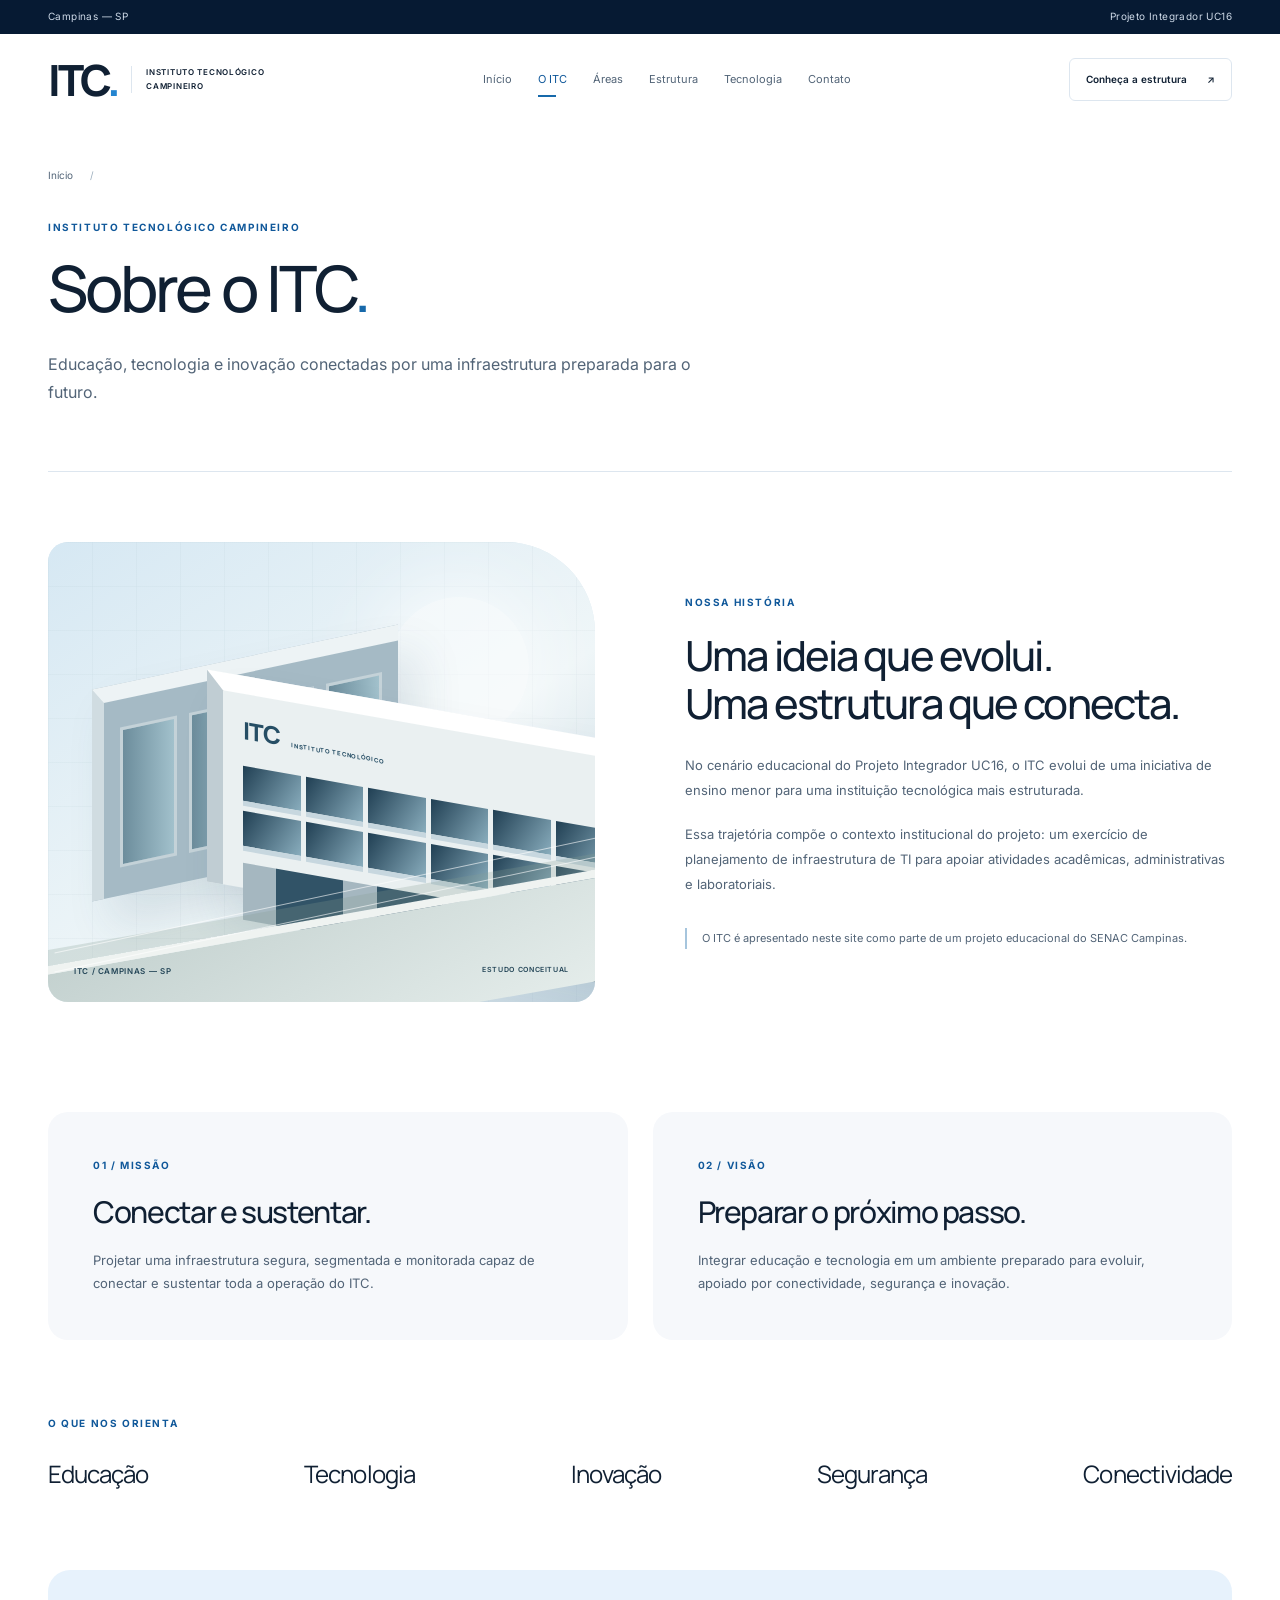
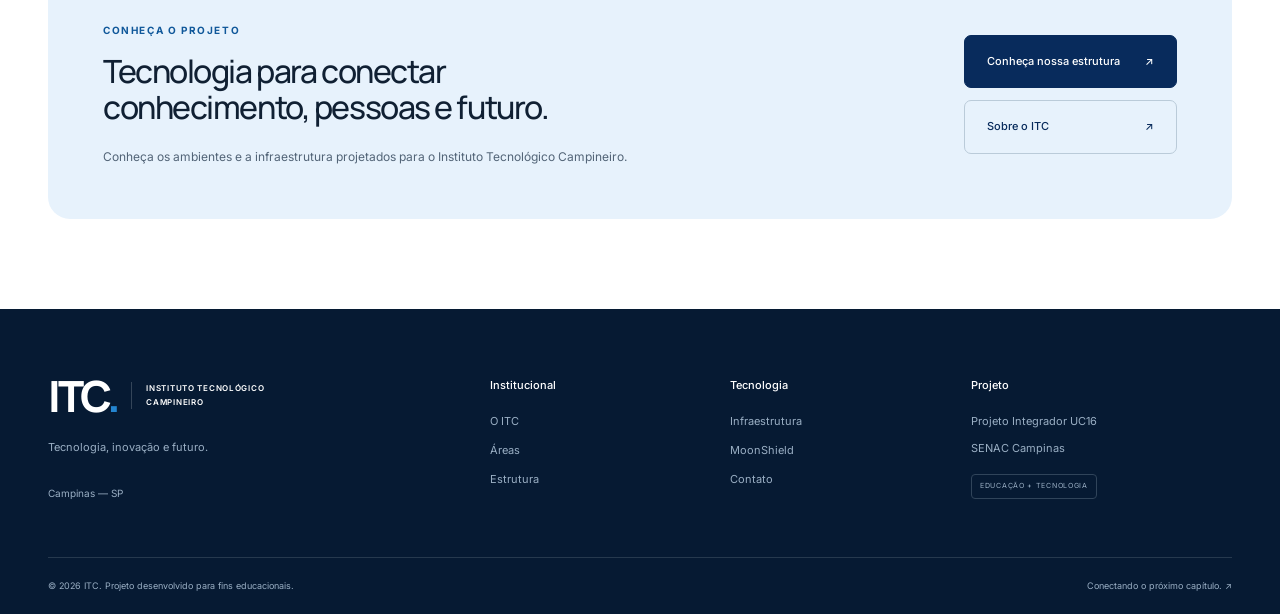
==== sobre.html @ f242e347 "feat: initial ITC institutional website" ====
<!DOCTYPE html>

<html lang="pt-BR">
<head>
<meta charset="UTF-8">
<meta name="viewport" content="width=device-width, initial-scale=1"><title>Sobre o ITC | ITC</title>
<meta name="description" content="Conheça a missão, a visão e o contexto educacional do Instituto Tecnológico Campineiro.">
<meta name="theme-color" content="#061A33">
<meta property="og:title" content="Sobre o ITC | Instituto Tecnológico Campineiro">
<meta property="og:description" content="Conheça a missão, a visão e o contexto educacional do Instituto Tecnológico Campineiro.">
<meta property="og:type" content="website">
<meta property="og:locale" content="pt_BR">
<link rel="icon" href="assets/icons/favicon.svg" type="image/svg+xml">
<link rel="preconnect" href="https://fonts.googleapis.com">
<link rel="preconnect" href="https://fonts.gstatic.com" crossorigin>
<link href="https://fonts.googleapis.com/css2?family=Inter:wght@400;500;600;700&family=Manrope:wght@400;500;600;700;800&display=swap" rel="stylesheet">
<link rel="stylesheet" href="assets/css/style.css">
<script src="assets/js/main.js" defer>
</script>
</head>
<body><a class="skip-link" href="#conteudo">Pular para o conteúdo</a>
<div class="utility">
<div class="container"><span>Campinas — SP</span><span>Projeto Integrador UC16</span>
</div>
</div>
<header class="site-header">
<div class="container header-inner"><a class="brand" href="index.html" aria-label="ITC — início"><span class="wordmark">ITC<span class="logo-dot">.</span></span><span class="brand-name">INSTITUTO TECNOLÓGICO<br>CAMPINEIRO</span></a><button class="menu-toggle" aria-expanded="false" aria-controls="main-nav" aria-label="Abrir menu"><span></span><span></span></button>
<nav id="main-nav" aria-label="Navegação principal"><a href="index.html" >Início</a><a href="sobre.html" aria-current="page">O ITC</a><a href="areas.html" >Áreas</a><a href="estrutura.html" >Estrutura</a><a href="tecnologia.html" >Tecnologia</a><a href="contato.html" >Contato</a>
</nav><a class="header-cta" href="estrutura.html">Conheça a estrutura <span aria-hidden="true">↗</span></a>
</div>
</header>
<main id="conteudo">
<section class="internal-hero container"><a class="breadcrumb" href="index.html">Início <span>/</span></a>
<p class="eyebrow">INSTITUTO TECNOLÓGICO CAMPINEIRO
</p>
<h1>Sobre o ITC<span class="blue">.</span>
</h1>
<p>Educação, tecnologia e inovação conectadas por uma infraestrutura preparada para o futuro.
</p>
</section>
<section class="container about-grid section compact"><!-- Adicione a imagem em assets/img/campus-about.jpg -->

<div class="visual about-visual" data-image="assets/img/campus-about.jpg" data-alt="Representação do campus do ITC">
<div class="architecture" aria-hidden="true">
<div class="architecture-grid">
</div>
<div class="sun">
</div>
<div class="building building-back"><i></i><i></i><i></i><i></i>
</div>
<div class="building building-front">
<div class="building-sign">ITC <small>INSTITUTO TECNOLÓGICO</small>
</div>
<div class="windows"><i></i><i></i><i></i><i></i><i></i><i></i><i></i><i></i><i></i><i></i><i></i><i></i>
</div>
<div class="colonnade">
</div>
</div>
<div class="landscape">
</div>
<div class="arch-axis axis-one">
</div>
<div class="arch-axis axis-two">
</div>
</div><span class="visual-caption">ITC / CAMPINAS — SP <span>ESTUDO CONCEITUAL</span></span>
</div>
<div>
<div class="section-heading">
<p class="eyebrow">NOSSA HISTÓRIA
</p>
<h2>Uma ideia que evolui.<br>Uma estrutura que conecta.
</h2>
</div>
<p>No cenário educacional do Projeto Integrador UC16, o ITC evolui de uma iniciativa de ensino menor para uma instituição tecnológica mais estruturada.
</p>
<p>Essa trajetória compõe o contexto institucional do projeto: um exercício de planejamento de infraestrutura de TI para apoiar atividades acadêmicas, administrativas e laboratoriais.
</p>
<p class="context-note">O ITC é apresentado neste site como parte de um projeto educacional do SENAC Campinas.
</p>
</div>
</section>
<section class="container mission-grid">
<article>
<p class="eyebrow">01 / MISSÃO
</p>
<h2>Conectar e sustentar.
</h2>
<p>Projetar uma infraestrutura segura, segmentada e monitorada capaz de conectar e sustentar toda a operação do ITC.
</p>
</article>
<article>
<p class="eyebrow">02 / VISÃO
</p>
<h2>Preparar o próximo passo.
</h2>
<p>Integrar educação e tecnologia em um ambiente preparado para evoluir, apoiado por conectividade, segurança e inovação.
</p>
</article>
</section>
<section class="container pillar-section">
<p class="eyebrow">O QUE NOS ORIENTA
</p>
<div class="pillar-words"><span>Educação</span><span>Tecnologia</span><span>Inovação</span><span>Segurança</span><span>Conectividade</span>
</div>
</section>
<section class="container final-cta">
<div>
<p class="eyebrow">CONHEÇA O PROJETO
</p>
<h2>Tecnologia para conectar<br>conhecimento, pessoas e futuro.
</h2>
<p>Conheça os ambientes e a infraestrutura projetados para o Instituto Tecnológico Campineiro.
</p>
</div>
<div class="cta-buttons"><a class="button " href="estrutura.html">Conheça nossa estrutura<span aria-hidden="true">↗</span></a><a class="button secondary" href="sobre.html">Sobre o ITC<span aria-hidden="true">↗</span></a>
</div>
</section>
</main>
<footer class="site-footer">
<div class="container footer-grid">
<div><a class="brand" href="index.html" aria-label="ITC — início"><span class="wordmark">ITC<span class="logo-dot">.</span></span><span class="brand-name">INSTITUTO TECNOLÓGICO<br>CAMPINEIRO</span></a>
<p>Tecnologia, inovação e futuro.
</p><span class="footer-location">Campinas — SP</span>
</div>
<div>
<h2>Institucional
</h2><a href="sobre.html">O ITC</a><a href="areas.html">Áreas</a><a href="estrutura.html">Estrutura</a>
</div>
<div>
<h2>Tecnologia
</h2><a href="tecnologia.html">Infraestrutura</a><a href="tecnologia.html#moonshield">MoonShield</a><a href="contato.html">Contato</a>
</div>
<div>
<h2>Projeto
</h2>
<p>Projeto Integrador UC16
</p>
<p>SENAC Campinas
</p><span class="project-tag">EDUCAÇÃO + TECNOLOGIA</span>
</div>
</div>
<div class="container footer-bottom"><span>© 2026 ITC. Projeto desenvolvido para fins educacionais.</span><span>Conectando o próximo capítulo. ↗</span>
</div>
</footer>
<dialog class="lightbox" aria-labelledby="lightbox-title">
<div class="lightbox-bar">
<h2 id="lightbox-title">Planta
</h2><button class="lightbox-close" type="button" aria-label="Fechar planta">Fechar <span aria-hidden="true">×</span></button>
</div>
<div class="lightbox-content">
</div>
<p class="lightbox-hint">Pressione Esc ou clique fora para fechar.
</p>
</dialog>
</body>
</html>
---- assets/css/style.css ----
/* 01 RESET */
*,*::before,*::after{box-sizing:border-box}body,h1,h2,h3,p,ul,figure{margin:0}button,input,select,textarea{font:inherit}button,a{-webkit-tap-highlight-color:transparent}button{cursor:pointer}img{display:block;max-width:100%}a{color:inherit;text-decoration:none}ul{padding:0;list-style:none}
/* 02 VARIABLES */
:root{--navy-950:#061a33;--navy-900:#082b5c;--navy-800:#0a3970;--blue-700:#10589a;--blue-600:#1769aa;--blue-500:#2485d0;--blue-100:#e7f2fc;--white:#fff;--surface:#f6f8fb;--surface-2:#eef3f8;--border:#dde6ef;--text:#102033;--text-soft:#526477;--muted:#77879a;--radius:24px;--heading:Manrope,Arial,sans-serif}
/* 03 BASE */
html{scroll-behavior:smooth;scroll-padding-top:110px}body{font-family:Inter,Arial,sans-serif;color:var(--text);background:#fff;font-size:14px;line-height:1.75}::selection{background:#c7e3f7}p{color:var(--text-soft)}p+p{margin-top:18px}button{color:inherit}main{overflow:clip}section[id],article[id]{scroll-margin-top:120px}
/* 04 TYPOGRAPHY */
h1,h2,h3{font-family:var(--heading);font-weight:500;line-height:1.15;letter-spacing:-.045em}h1{font-size:clamp(44px,5.1vw,76px)}h2{font-size:clamp(32px,3.25vw,46px)}h3{font-size:22px;letter-spacing:-.035em}.eyebrow{font-size:10px;font-weight:700;letter-spacing:.16em;color:var(--blue-700);margin-bottom:22px;line-height:1.6}.blue{color:var(--blue-600)}.section-heading p:not(.eyebrow){margin-top:24px;max-width:550px}.index{font-size:10px;letter-spacing:.12em;color:var(--text-soft)}
/* 05 UTILITIES */
.container{width:min(1280px,calc(100% - 96px));margin-inline:auto}.section{padding-block:110px}.compact{padding-top:30px}.soft-section{background:var(--surface)}.heading-row{display:flex;justify-content:space-between;align-items:end;gap:40px;margin-bottom:48px}.heading-row>p{max-width:310px}.button-row{display:flex;flex-wrap:wrap;gap:12px}.text-link{display:inline-flex;align-items:center;gap:30px;font-size:12px;font-weight:600;color:var(--navy-900);background:none;border:0;padding:10px 0;border-bottom:1px solid #bacbda}.text-link span,.button span{transition:transform .25s}.text-link:hover span,.button:hover span{transform:translate(3px,-3px)}
/* 06 HEADER */
.utility{background:var(--navy-950);color:#cedae8;font-size:10px;letter-spacing:.04em}.utility .container{display:flex;justify-content:space-between;padding-block:8px}.site-header{position:sticky;top:0;z-index:20;background:rgba(255,255,255,.94);border-bottom:1px solid transparent;transition:box-shadow .25s,border-color .25s;backdrop-filter:blur(18px)}.site-header.scrolled{border-color:var(--border);box-shadow:0 5px 20px #061a3308}.header-inner{height:92px;display:flex;align-items:center;justify-content:space-between;gap:25px}.brand{display:inline-flex;align-items:center;gap:14px;flex-shrink:0}.wordmark{font-family:var(--heading);font-size:43px;font-weight:800;letter-spacing:-.08em;line-height:1}.logo-dot{color:var(--blue-500)}.brand-name{font-size:8px;line-height:1.7;font-weight:600;letter-spacing:.09em;border-left:1px solid var(--border);padding-left:14px}.site-header nav{display:flex;gap:26px;align-items:center}.site-header nav a{font-size:11px;color:var(--text-soft);padding-block:12px;position:relative}.site-header nav a:hover,.site-header nav a[aria-current]{color:var(--blue-700)}.site-header nav a[aria-current]::after{content:'';position:absolute;bottom:4px;left:0;width:18px;height:2px;background:var(--blue-600)}.header-cta{font-size:10px;font-weight:600;border:1px solid var(--border);padding:12px 16px;border-radius:6px;display:flex;gap:20px}.menu-toggle{display:none}
/* 07 HERO / ARCHITECTURAL CSS FALLBACK */
.hero{display:grid;grid-template-columns:1.1fr 1fr;gap:48px;align-items:center;padding-block:38px 85px}.hero-copy{padding-block:20px}.hero-copy h1{max-width:680px}.hero-copy>p:not(.eyebrow){max-width:430px;margin:28px 0;font-size:14px;line-height:1.9}.hero-location{display:flex;align-items:center;gap:12px;font-size:9px;color:var(--text-soft);margin-top:38px}.hero-location>span:first-child{font-size:19px;color:var(--blue-600)}.hairline{height:1px;width:28px;background:var(--border)}.hero-composition{position:relative;min-width:0}.visual{position:relative;isolation:isolate;overflow:hidden;border-radius:var(--radius);background:#dfebf2;min-height:400px}.hero-visual{height:620px;border-radius:120px 24px 24px 24px}.architecture{position:absolute;inset:0;overflow:hidden;background:linear-gradient(145deg,#d6e8f3 0%,#eff6f8 58%,#bfd1dc 100%)}.architecture-grid{position:absolute;inset:0;opacity:.35;background-image:linear-gradient(#8faeb72e 1px,transparent 1px),linear-gradient(90deg,#8faeb72e 1px,transparent 1px);background-size:44px 44px}.sun{position:absolute;right:12%;top:12%;width:140px;height:140px;border-radius:50%;background:#ffffff8a;box-shadow:0 0 90px #fff}.building{position:absolute;box-shadow:20px 30px 45px #294d6820}.building-back{width:56%;height:46%;left:8%;top:25%;background:#a5bac5;transform:skewY(-12deg);border-top:16px solid #edf3f5;border-left:12px solid #d0dce1;display:flex;gap:12px;padding:28px 16px}.building-back i{flex:1;background:linear-gradient(90deg,#6c8d9c,#a2c1cc);border:3px solid #c4d2d8}.building-front{width:78%;height:40%;right:-7%;top:42%;background:#eaf0f1;transform:skewY(10deg);border-top:18px solid #fff;border-left:16px solid #c0cdd3;padding:15px 20px}.building-sign{font-family:var(--heading);font-size:24px;font-weight:800;letter-spacing:-.05em;color:#264e65}.building-sign small{font-size:6px;letter-spacing:.12em;margin-left:8px}.windows{display:grid;grid-template-columns:repeat(6,1fr);gap:5px;height:52%;margin-top:15px}.windows i{background:linear-gradient(120deg,#203f53,#89adbd);border-bottom:5px solid #c7d7df}.colonnade{height:35%;margin-top:12px;background:repeating-linear-gradient(90deg,#a5b7c0 0 9%,#315367 9% 27%)}.landscape{position:absolute;bottom:-6%;left:-10%;width:120%;height:24%;background:linear-gradient(160deg,#c2d0ce,#e6eeec);transform:rotate(-10deg);border-top:8px solid #eff3f1;box-shadow:0 -16px 0 #839d9040}.arch-axis{position:absolute;bottom:20%;width:110%;height:1px;background:#fff9;transform:rotate(-12deg)}.axis-two{bottom:24%}.visual-caption{position:absolute;bottom:24px;left:26px;right:26px;display:flex;justify-content:space-between;gap:10px;font-size:8px;font-weight:600;letter-spacing:.08em;color:#234557;z-index:2}.visual-caption span{font-size:7px}.floating-note{position:absolute;left:-28px;bottom:54px;background:#fffffff2;border:1px solid #fff;box-shadow:0 16px 40px #082b5c12;backdrop-filter:blur(10px);border-radius:12px;padding:18px 24px;display:flex;gap:15px;align-items:center;font-size:12px}.note-icon{background:var(--blue-100);color:var(--blue-700);border-radius:50%;width:40px;height:40px;display:grid;place-items:center;font-size:22px}.floating-note small{display:block;font-size:9px;color:var(--text-soft);margin-top:3px}.asset-image{position:absolute;inset:0;width:100%;height:100%;object-fit:cover;z-index:1}.visual.has-image .visual-caption{background:#ffffffe6;padding:8px;border-radius:4px}.has-image>.architecture,.has-image>.plan-drawing,.has-image>.art-lines,.has-image>span:not(.expand):not(.plan-label):not(.visual-caption){visibility:hidden}
/* 08 BUTTONS */
.button{display:inline-flex;justify-content:space-between;align-items:center;gap:25px;border-radius:7px;background:var(--navy-900);color:white;padding:16px 22px;font-size:11px;font-weight:500;border:1px solid var(--navy-900);transition:background .25s,transform .25s}.button:hover{background:var(--blue-700);transform:translateY(-2px)}.button.secondary{background:transparent;color:var(--navy-900);border-color:#bacbd9}.button.secondary:hover{background:var(--blue-100)}
/* 09 CARDS */
.highlight-cards{display:grid;grid-template-columns:repeat(3,1fr);position:relative;z-index:2;margin-top:-27px;background:white;border:1px solid var(--border);border-radius:14px;box-shadow:0 14px 35px #061a3304}.highlight-cards>a{display:flex;align-items:center;gap:20px;padding:30px;transition:background .25s}.highlight-cards>a+ a{border-left:1px solid var(--border)}.highlight-cards>a:hover{background:var(--surface)}.feature-number{font-size:12px;color:var(--blue-600);font-weight:500}.highlight-cards h2{font-size:15px;letter-spacing:-.02em;margin-bottom:5px}.highlight-cards p{font-size:10px}.feature-arrow{margin-left:auto;color:var(--blue-700)}.area-grid{display:grid;grid-template-columns:repeat(3,1fr);gap:24px}.area-card{border:1px solid var(--border);border-radius:15px;overflow:hidden;background:white;transition:transform .25s,border-color .25s}.area-card:hover{transform:translateY(-4px);border-color:#91b4d1}.area-art{position:relative;isolation:isolate;height:160px;background:linear-gradient(125deg,#e3edf5,#f3f7fa);overflow:hidden;display:grid;place-items:center}.area-art>span{font-family:var(--heading);color:#326080;font-size:68px;line-height:1;font-weight:400;z-index:1}.art-lines{position:absolute;width:200px;height:200px;border:1px solid #b7ccd9;transform:rotate(-25deg);border-radius:25px;box-shadow:0 0 0 20px #c8d9e32b,0 0 0 40px #c8d9e330,0 0 0 60px #c8d9e320}.area-card:nth-child(2n) .area-art{background:linear-gradient(130deg,#d9e4ec,#dce9ed)}.area-card:nth-child(3n) .art-lines{transform:rotate(35deg);border-radius:50%}.area-body{padding:28px}.area-body h3{margin-top:14px;font-size:20px}.area-body p{font-size:12px;margin:16px 0;min-height:64px}.area-body .text-link{font-size:10px;display:flex;justify-content:space-between;border:0}
/* 10 HOME SECTIONS */
.facts{display:grid;grid-template-columns:repeat(4,1fr);padding-block:42px;border-bottom:1px solid var(--border)}.facts>div{display:flex;gap:18px;align-items:center;justify-content:center;border-right:1px solid var(--border)}.facts>div:last-child{border:0}.facts strong{font-family:var(--heading);font-size:28px;font-weight:500;letter-spacing:-.05em}.facts span{font-size:10px;line-height:1.6;color:var(--text-soft)}.about-grid{display:grid;grid-template-columns:1fr 1fr;gap:90px;align-items:center}.about-grid .section-heading{margin-bottom:25px}.about-grid>div>p{font-size:13px;line-height:1.95}.about-visual{height:460px;border-radius:20px 90px 20px 20px}.about-visual .building-front{top:36%;height:46%}.pillars{display:flex;gap:22px;border-top:1px solid var(--border);padding-top:20px;margin:28px 0;font-size:11px;font-weight:500}.pillars span::before{content:'+';color:var(--blue-600);margin-right:8px}.tech-grid{display:grid;grid-template-columns:repeat(4,1fr);gap:20px}.tech-card{background:white;border:1px solid var(--border);border-radius:15px;padding:28px;position:relative}.tech-card:nth-child(-n+2){grid-column:span 2;min-height:230px;background:#eaf1f7}.tech-icon{display:block;color:var(--blue-700);font-size:30px;line-height:1;margin-bottom:35px}.tech-card .index{position:absolute;right:25px;top:24px}.tech-card h3{font-size:20px;margin-bottom:14px}.tech-card p{font-size:12px;max-width:350px}.manifesto{max-width:1000px;text-align:center;padding-block:130px}.manifesto .eyebrow::before{content:'';display:block;width:1px;height:45px;background:var(--blue-600);margin:0 auto 30px}.manifesto h2{font-size:clamp(30px,3.3vw,46px);line-height:1.4;color:#66788a}.manifesto h2 span{color:var(--navy-900)}.manifesto-sign{margin-top:30px;font-size:20px;font-weight:700}.manifesto-sign span{font-size:10px;font-weight:400;color:var(--text-soft);margin-left:20px}.final-cta{background:var(--blue-100);padding:52px 55px;border-radius:22px;display:flex;justify-content:space-between;gap:40px;align-items:center;margin-bottom:90px}.final-cta h2{font-size:32px}.final-cta p:not(.eyebrow){font-size:12px;max-width:540px;margin-top:20px}.final-cta .eyebrow{margin-bottom:15px}.cta-buttons{display:flex;flex-direction:column;gap:12px;flex-shrink:0}
/* 11 STRUCTURE */
.floor-block{display:grid;grid-template-columns:1.2fr 1fr;gap:70px;align-items:center;margin-top:65px}.floor-block.reverse{grid-template-columns:1fr 1.2fr;margin-top:90px}.floor-block.reverse .plan-wrap{order:2}.plan-visual{position:relative;display:block;width:100%;aspect-ratio:1.27;background:#f0f4f6;border:1px solid var(--border);border-radius:20px;padding:45px 35px 80px;overflow:hidden;isolation:isolate;text-align:left;background-image:linear-gradient(#b4c7d21a 1px,transparent 1px),linear-gradient(90deg,#b4c7d21a 1px,transparent 1px);background-size:20px 20px}.plan-drawing{height:100%;min-height:220px;display:grid;grid-template-columns:repeat(4,1fr);grid-template-rows:1fr 32px 1fr;border:3px solid #6e8798;gap:4px;transform:rotate(-3deg);padding:6px;background:#fff9;box-shadow:10px 14px 0 #b7c7ce29}.room{display:grid;place-items:center;text-align:center;border:2px solid #92a9b8;color:#465d6b;font-size:8px;line-height:1.3;padding:5px;background:#e6eef2}.room:nth-child(n+5){grid-row:3}.corridor{grid-row:2;grid-column:1/-1;font-size:6px;letter-spacing:.2em;align-self:center;text-align:center;color:var(--text-soft)}.plan-label{position:absolute;bottom:22px;left:25px;z-index:2;font-size:10px;font-weight:600;letter-spacing:.05em}.plan-kind{display:block;font-size:7px;font-weight:400;margin-top:4px;color:var(--text-soft)}.expand{position:absolute;right:22px;bottom:24px;border:1px solid #c5d2dc;background:#fff;border-radius:50%;width:34px;height:34px;display:grid;place-items:center;font-size:20px;z-index:2}.plan-visual:hover .expand{background:var(--navy-900);color:white}.plan-note{font-size:9px;margin-top:12px;max-width:470px}.plan-visual .asset-image{object-fit:contain;padding:20px 20px 75px;background:white}.floor-copy h3{font-size:40px;margin-bottom:24px}.floor-copy h3>span{color:var(--blue-600)}.floor-copy>p:not(.eyebrow){font-size:13px;max-width:380px}.room-list{display:grid;grid-template-columns:1fr 1fr;gap:10px 12px;margin:25px 0;font-size:10px;color:var(--text-soft)}.room-list li::before{content:'·';color:var(--blue-600);margin-right:7px}.floor-nav{display:flex;gap:24px;font-size:12px}.floor-nav a{border-bottom:1px solid var(--border);padding:10px 0}.structure-page{padding-bottom:100px}
/* 12 MOONSHIELD */
.moon-section{background:var(--navy-950);color:#fff;padding:100px 0;overflow:hidden}.moon-grid{display:grid;grid-template-columns:1.1fr 1fr;gap:70px;align-items:center}.moon-section .eyebrow{color:#8bc4f2}.moon-section h2{font-size:64px;letter-spacing:-.05em}.moon-section h2>span{font-size:14px;vertical-align:top;display:inline-block;margin:8px 0 0 8px;color:#81a2bf}.moon-subtitle{font-size:20px;line-height:1.5;color:#d9e7f3;margin:25px 0 20px}.moon-section p:not(.eyebrow):not(.moon-subtitle){font-size:12px;color:#9ab0c6;max-width:440px}.moon-tags{display:flex;flex-wrap:wrap;gap:8px;margin:26px 0 30px;max-width:450px}.moon-tags li{font-size:9px;border:1px solid #2d455e;border-radius:5px;padding:5px 10px;color:#b5c9da}.moon-section .button{color:white;border-color:#4f6c86}.moon-section .button:hover{background:#123452}.network-art{position:relative;aspect-ratio:1;display:grid;place-items:center;background:radial-gradient(ellipse,#17477766,transparent 65%)}.orbit{position:absolute;border:1px solid #45668c55;border-radius:50%;width:92%;height:92%}.orbit-two{width:65%;height:65%;border-style:dashed}.network-core{border:1px solid #547ca7;border-radius:28px;width:180px;height:180px;display:flex;flex-direction:column;align-items:center;justify-content:center;background:linear-gradient(145deg,#173b62,#0b2440);box-shadow:0 0 0 14px #45668c10}.network-core>span{font-size:52px;color:#7fb5df;line-height:1.1}.network-core strong{font-family:var(--heading);font-size:18px;font-weight:500;margin-top:10px}.network-core small{font-size:8px;color:#89a9c6;letter-spacing:.2em;margin-top:8px}.node{position:absolute;padding:10px 15px;border:1px solid #3b5875;background:#0c2743;color:#bed9ed;border-radius:7px;font-size:9px;letter-spacing:.08em}.node-one{top:8%;left:27%}.node-two{right:-2%;top:48%}.node-three{bottom:10%;left:5%}.network-caption{position:absolute;bottom:-12px;font-size:7px;color:#7d9ab6;letter-spacing:.18em}
/* 13 INTERNAL PAGES */
.internal-hero{padding-block:40px 65px;border-bottom:1px solid var(--border);margin-bottom:40px}.breadcrumb{font-size:10px;color:var(--text-soft);display:block;margin-bottom:35px}.breadcrumb span{margin-left:14px;color:#9caebd}.internal-hero h1{font-size:clamp(43px,5vw,68px)}.internal-hero>p:last-child{font-size:16px;max-width:650px;margin-top:25px}.internal-hero .eyebrow{margin-bottom:16px}.mission-grid{display:grid;grid-template-columns:1fr 1fr;gap:25px}.mission-grid article{padding:45px;background:var(--surface);border-radius:20px}.mission-grid h2{font-size:30px;margin-bottom:20px}.mission-grid p:not(.eyebrow){font-size:13px}.context-note{font-size:11px!important;border-left:2px solid #a6c5dd;padding-left:15px;margin-top:30px!important}.pillar-section{padding-block:75px}.pillar-words{display:flex;justify-content:space-between;gap:20px;flex-wrap:wrap;font-family:var(--heading);font-size:24px;letter-spacing:-.04em}.system-diagram{margin:40px auto 0;max-width:850px;display:flex;flex-direction:column;align-items:center;gap:12px}.system-diagram>span,.system-diagram>strong,.system-diagram>div>span{padding:14px 35px;background:var(--surface);border:1px solid var(--border);border-radius:8px;font-weight:400;font-size:13px}.system-diagram>strong{background:var(--navy-900);color:white}.system-diagram>b{color:var(--blue-600);font-weight:400}.system-diagram>div{display:flex;gap:14px;flex-wrap:wrap;justify-content:center}.contact-grid{display:grid;grid-template-columns:1fr 1.1fr;gap:90px}.contact-details{margin-top:35px}.contact-details dt{font-size:10px;text-transform:uppercase;letter-spacing:.1em;color:var(--text-soft);margin-top:22px}.contact-details dd{margin:5px 0 0;font-size:15px}form{padding:36px;border:1px solid var(--border);background:var(--surface);border-radius:20px}.form-heading{display:flex;flex-wrap:wrap;align-items:center;gap:14px;justify-content:space-between}.form-heading h2{font-size:24px}.form-heading span{font-size:8px;letter-spacing:.1em;color:var(--blue-700);background:var(--blue-100);border-radius:4px;padding:5px 8px}form>p{font-size:11px;margin-top:15px}form label{display:block;font-size:11px;font-weight:500;margin:20px 0 7px}input,select,textarea{display:block;width:100%;border:1px solid #c8d6e1;border-radius:6px;background:white;padding:12px 14px;color:var(--text);font-size:12px}textarea{resize:vertical}form>.button{margin-top:24px}#form-feedback:empty{display:none}.toast{position:fixed;bottom:24px;left:50%;transform:translate(-50%,20px);width:max-content;max-width:calc(100% - 32px);padding:18px 25px;background:var(--navy-950);color:#fff;border-radius:10px;z-index:60;font-size:12px;opacity:0;visibility:hidden;transition:opacity .25s,transform .25s}.toast.visible{opacity:1;visibility:visible;transform:translate(-50%,0)}.not-found{padding-block:70px 110px;text-align:center}.error-number{font-family:var(--heading);font-size:clamp(120px,20vw,240px);line-height:1.1;color:#d8e7f3;font-weight:700;letter-spacing:-.08em}.not-found h1{font-size:40px}.not-found p{margin:25px 0}.not-found .button{margin-top:10px}
/* 14 LIGHTBOX */
.lightbox{border:1px solid #cedce7;border-radius:18px;width:min(1100px,92vw);max-height:92dvh;padding:25px;background:var(--surface);color:var(--text);overflow:auto}.lightbox::backdrop{background:#021022d9;backdrop-filter:blur(7px)}.lightbox-bar{display:flex;justify-content:space-between;align-items:center;gap:20px;margin-bottom:20px}.lightbox-bar h2{font-size:24px}.lightbox-close{border:1px solid var(--border);border-radius:6px;padding:8px 14px;background:white;font-size:12px}.lightbox-close span{margin-left:18px;font-size:20px}.lightbox-content{height:min(65vh,670px);display:grid;place-items:center;background:#e8eff4;border-radius:10px;padding:30px;overflow:auto}.lightbox-content>img{width:100%;height:100%;object-fit:contain}.lightbox-content .plan-drawing{width:100%;height:100%;max-width:850px;transform:none}.lightbox-content .room{font-size:clamp(8px,1.3vw,16px)}.lightbox-hint{font-size:10px;margin-top:15px;text-align:center}body.modal-open{overflow:hidden}
/* 15 FOOTER */
.site-footer{background:var(--navy-950);color:white;padding:65px 0 0}.footer-grid{display:grid;grid-template-columns:2fr 1fr 1fr 1.3fr;gap:40px;padding-bottom:55px}.site-footer .brand-name{border-color:#ffffff30}.site-footer p{color:#9aafc4;font-size:11px;margin-top:18px}.site-footer .footer-location{display:block;color:#9aafc4;font-size:10px;margin-top:28px}.footer-grid h2{font-family:Inter,Arial,sans-serif;font-size:11px;font-weight:500;letter-spacing:0;margin:5px 0 20px}.footer-grid>div>a:not(.brand){display:block;font-size:11px;color:#9aafc4;margin-bottom:10px}.footer-grid a:hover{color:#fff}.footer-grid>div:last-child p{margin-top:8px}.project-tag{display:inline-block;font-size:7px;letter-spacing:.1em;border:1px solid #30445a;border-radius:4px;padding:5px 8px;margin-top:16px;color:#9aafc4}.footer-bottom{border-top:1px solid #26394e;padding-block:20px;display:flex;justify-content:space-between;gap:20px;font-size:9px;color:#9aafc4}
/* 16 ANIMATIONS */
.reveal-pending{opacity:0;transform:translateY(16px);transition:opacity .5s,transform .5s}.reveal-pending.revealed{opacity:1;transform:none}
/* 17 RESPONSIVE */
@media(min-width:1500px){.hero{gap:70px}.hero h1{font-size:76px}}
@media(max-width:1150px){.container{width:calc(100% - 64px)}.header-cta{display:none}.hero{gap:30px}.hero-visual{height:560px}.hero-copy h1{font-size:58px}.highlight-cards>a{padding:24px 18px;gap:12px}.highlight-cards h2{font-size:13px}.highlight-cards p{font-size:9px}.about-grid,.floor-block,.floor-block.reverse,.moon-grid,.contact-grid{gap:45px}.moon-section h2{font-size:54px}.tech-card{padding:23px}.plan-visual{padding:35px 20px 75px}.floor-copy h3{font-size:36px}.area-body{padding:23px}}
@media(max-width:900px){.header-inner{height:80px}.site-header nav{gap:18px}.brand-name{font-size:7px}.hero{gap:25px;padding-top:25px}.hero-copy h1{font-size:48px}.hero-copy>p:not(.eyebrow){font-size:12px}.hero-visual{height:530px;border-top-left-radius:80px}.hero .button{padding:13px 15px;font-size:10px;gap:15px}.floating-note{left:-12px;padding:14px;font-size:10px}.floating-note small{font-size:8px}.hero-location{font-size:8px;flex-wrap:wrap}.highlight-cards>a{align-items:start}.feature-arrow{display:none}.facts strong{font-size:22px}.facts span{font-size:9px}.facts>div{gap:12px}.section{padding-block:80px}.compact{padding-top:20px}.about-grid{gap:35px}.about-visual{height:410px}.area-grid{grid-template-columns:repeat(2,1fr)}.tech-grid{grid-template-columns:repeat(2,1fr)}.tech-card:nth-child(-n+2){grid-column:span 1}.floor-block,.floor-block.reverse{gap:30px;grid-template-columns:1fr 1fr}.room-list{grid-template-columns:1fr;gap:6px}.plan-drawing{min-height:180px}.room{font-size:6px;padding:2px}.plan-visual{aspect-ratio:.95;padding-inline:15px}.plan-kind{font-size:6px}.moon-grid{gap:30px}.moon-section h2{font-size:44px}.moon-subtitle{font-size:17px}.network-core{width:145px;height:145px}.node{font-size:7px;padding:8px}.final-cta{padding:35px;gap:25px}.final-cta h2{font-size:27px}.final-cta .button{padding:13px 15px;gap:12px;font-size:10px}.footer-grid{gap:25px;grid-template-columns:1.7fr 1fr 1fr}.footer-grid>div:last-child{grid-column:1/-1;display:flex;gap:25px;align-items:center}.footer-grid>div:last-child>*{margin:0}.contact-grid{gap:35px}form{padding:25px}.form-heading h2{font-size:21px}}
@media(max-width:700px){.container{width:calc(100% - 40px)}.utility{font-size:8px}.header-inner{height:74px}.wordmark{font-size:36px}.brand-name{font-size:7px}.menu-toggle{display:flex;flex-direction:column;justify-content:center;gap:6px;align-items:center;width:44px;height:44px;border:1px solid var(--border);border-radius:8px;background:white}.menu-toggle span{width:18px;height:1px;background:var(--navy-950);transition:transform .2s}.menu-toggle[aria-expanded=true] span:first-child{transform:translateY(3.5px) rotate(45deg)}.menu-toggle[aria-expanded=true] span:last-child{transform:translateY(-3.5px) rotate(-45deg)}.site-header nav{position:absolute;top:74px;left:0;right:0;display:flex;flex-direction:column;align-items:stretch;background:#fff;padding:14px 24px 24px;border-bottom:1px solid var(--border);box-shadow:0 20px 25px #061a3310;visibility:hidden;opacity:0;transform:translateY(-8px);transition:opacity .2s,transform .2s,visibility .2s;gap:0}.site-header nav.open{visibility:visible;opacity:1;transform:none}.site-header nav a{font-size:14px;padding:13px 0}.site-header nav a[aria-current]::after{bottom:8px}.hero{grid-template-columns:1fr;gap:30px;padding-top:26px;padding-bottom:60px}.hero-copy{padding:0}.hero-copy h1{font-size:clamp(43px,8.6vw,58px);max-width:580px}.hero-copy>p:not(.eyebrow){font-size:13px;max-width:470px;margin:22px 0}.hero .eyebrow{font-size:8px;margin-bottom:18px}.hero .button{padding:15px 18px;font-size:11px}.hero-location{margin-top:22px;font-size:9px}.hero-visual{height:410px;border-radius:65px 20px 20px 20px}.floating-note{left:14px;bottom:45px;padding:14px 18px;font-size:11px}.highlight-cards{grid-template-columns:1fr;margin-top:-22px}.highlight-cards>a{padding:24px;align-items:center}.highlight-cards>a+a{border-left:0;border-top:1px solid var(--border)}.highlight-cards h2{font-size:15px}.highlight-cards p{font-size:10px}.feature-arrow{display:block}.feature-number{margin-right:7px}.facts{grid-template-columns:1fr 1fr;gap:25px 0;padding-block:32px}.facts>div{justify-content:start;padding-left:20px}.facts>div:nth-child(2){border:0}.facts strong{font-size:25px}.facts span{font-size:9px}.section{padding-block:70px}.compact{padding-top:15px}.about-grid{grid-template-columns:1fr;gap:35px}.about-visual{height:350px}.about-grid h2{font-size:36px}.heading-row{flex-direction:column;align-items:start;gap:20px;margin-bottom:32px}.heading-row>p{font-size:12px}.section-heading h2{font-size:34px}.eyebrow{font-size:9px;margin-bottom:18px}.area-grid{gap:15px}.area-art{height:130px}.area-art>span{font-size:50px}.area-body{padding:20px 16px}.area-body h3{font-size:18px;min-height:42px}.area-body p{font-size:11px;min-height:94px}.area-body .index{font-size:8px}.area-body .text-link{gap:8px;font-size:9px}.floor-block,.floor-block.reverse{grid-template-columns:1fr;gap:30px;margin-top:40px}.floor-block.reverse{margin-top:60px}.floor-block.reverse .plan-wrap{order:0}.plan-visual{aspect-ratio:1.25;padding:32px 26px 75px}.plan-drawing{min-height:200px}.room{font-size:8px}.plan-kind{font-size:7px}.floor-copy h3{font-size:34px;margin-bottom:18px}.room-list{grid-template-columns:1fr 1fr;gap:10px 12px}.tech-grid{gap:14px}.tech-card{padding:22px 18px}.tech-card h3{font-size:19px}.tech-card p{font-size:11px}.tech-icon{margin-bottom:28px}.tech-card:nth-child(-n+2){min-height:240px}.moon-section{padding-block:70px}.moon-grid{grid-template-columns:1fr;gap:35px}.moon-section h2{font-size:52px}.moon-subtitle{font-size:20px}.network-art{width:min(100%,380px);margin:auto}.node-two{right:0}.manifesto h2{font-size:30px;line-height:1.45}.manifesto-sign span{font-size:9px;margin-left:10px}.final-cta{display:block;padding:32px 25px;margin-bottom:65px}.final-cta h2{font-size:28px}.final-cta .cta-buttons{margin-top:26px;flex-direction:row;flex-wrap:wrap}.footer-grid{grid-template-columns:1fr 1fr;gap:35px}.footer-grid>div:first-child{grid-column:1/-1}.footer-grid>div:last-child{display:block}.footer-grid>div:last-child h2{margin-bottom:15px}.footer-grid>div:last-child p{margin-bottom:8px}.footer-grid>div:last-child .project-tag{margin-top:10px}.footer-bottom{display:block;font-size:8px}.footer-bottom>span{display:block}.footer-bottom>span+span{margin-top:8px}.internal-hero{padding-block:25px 45px}.internal-hero h1{font-size:44px}.internal-hero>p:last-child{font-size:14px}.mission-grid{grid-template-columns:1fr}.mission-grid article{padding:30px}.pillar-words{font-size:22px;justify-content:start;gap:18px 25px}.contact-grid{grid-template-columns:1fr;gap:35px}.lightbox{padding:18px}.lightbox-content{padding:14px;height:60vh}.lightbox-content .plan-drawing{min-height:280px}.lightbox-content .room{font-size:8px}.lightbox-bar h2{font-size:20px}.system-diagram>div{gap:8px}.system-diagram>div>span{padding:12px 18px;font-size:11px}}
@media(max-width:390px){.container{width:calc(100% - 32px)}.hero-copy h1{font-size:43px}.hero-location{font-size:8px}.area-grid{grid-template-columns:1fr}.area-body h3,.area-body p{min-height:0}.area-art{height:155px}.tech-grid{grid-template-columns:1fr}.tech-card:nth-child(-n+2){min-height:0}.tech-icon{margin-bottom:20px}.room-list{font-size:9px}.moon-section h2{font-size:46px}.hero .button{gap:12px;padding:14px}.hero .button-row{gap:8px}}
/* 18 ACCESSIBILITY */
:focus-visible{outline:3px solid var(--blue-500);outline-offset:5px}.skip-link{position:fixed;top:8px;left:12px;z-index:100;background:var(--navy-950);color:white;padding:12px 20px;border-radius:4px;transform:translateY(-160%)}.skip-link:focus{transform:none}@media(prefers-reduced-motion:reduce){html{scroll-behavior:auto}*,*::before,*::after{animation:none!important;transition:none!important}.reveal-pending{opacity:1;transform:none}}
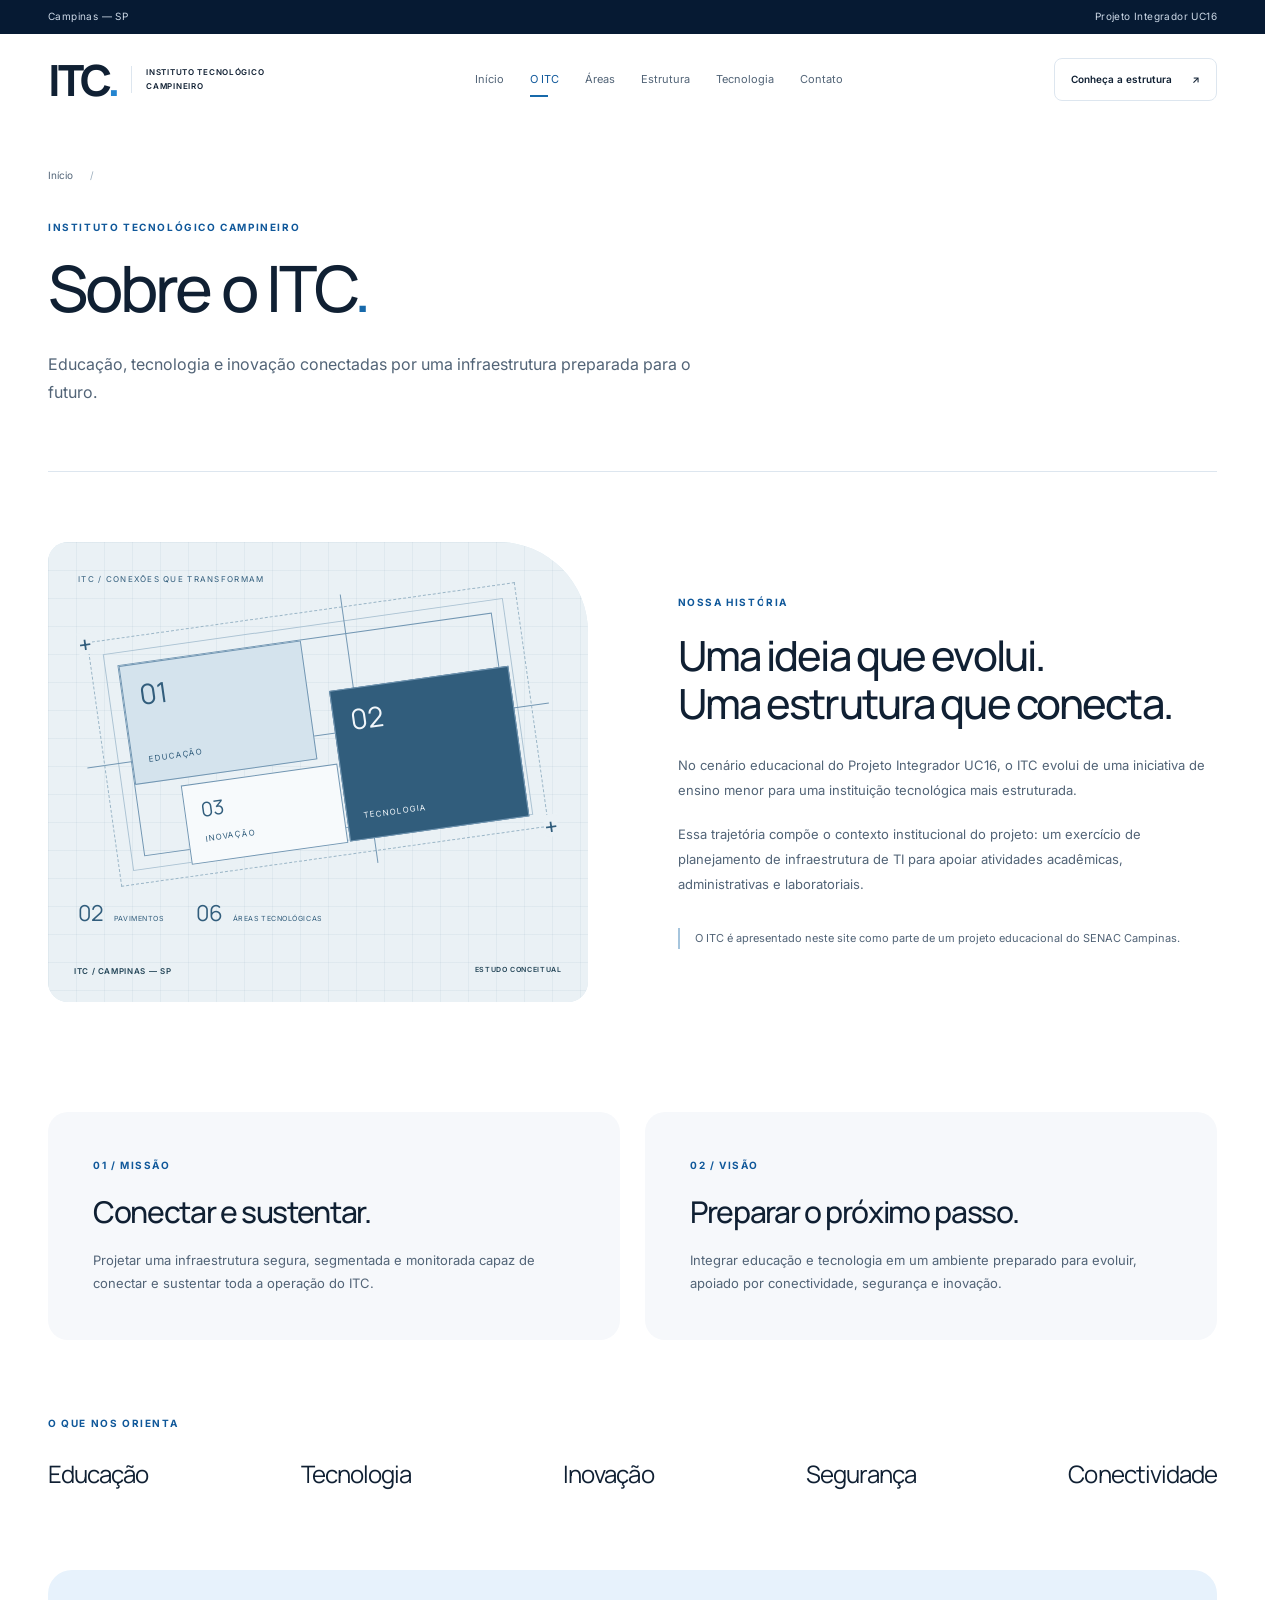
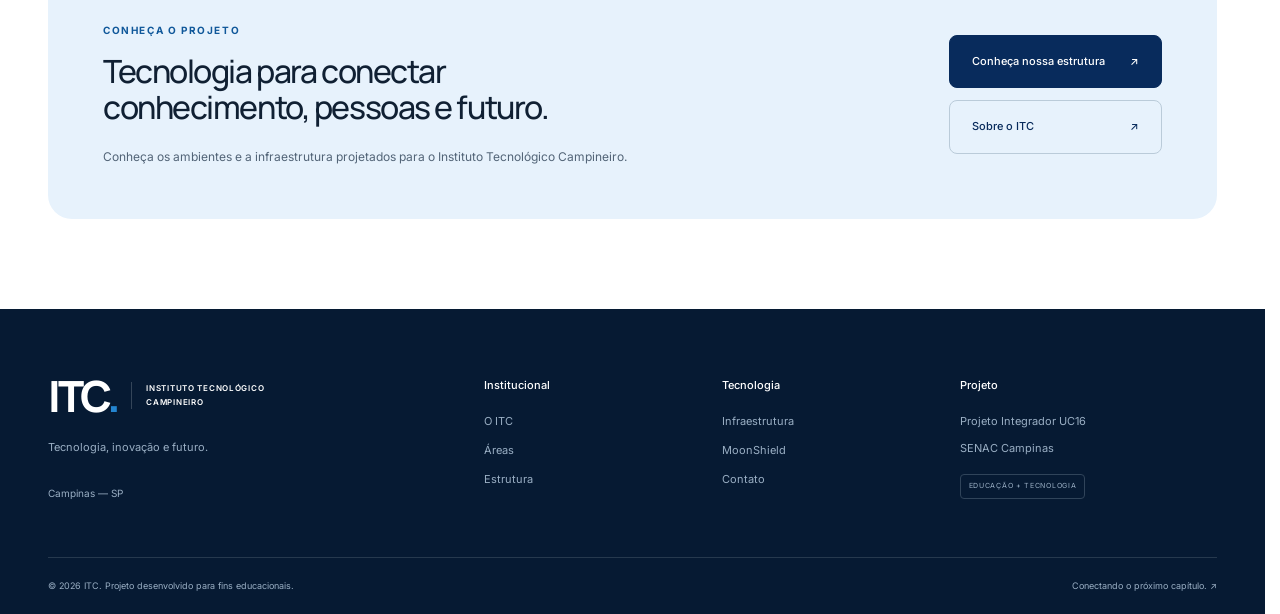
==== commit d1c0f86c: "feat: refine ITC website interactions and responsiveness" ====
--- a/sobre.html
+++ b/sobre.html
@@ -41,27 +41,16 @@
 <section class="container about-grid section compact"><!-- Adicione a imagem em assets/img/campus-about.jpg -->
 
 <div class="visual about-visual" data-image="assets/img/campus-about.jpg" data-alt="Representação do campus do ITC">
-<div class="architecture" aria-hidden="true">
-<div class="architecture-grid">
-</div>
-<div class="sun">
-</div>
-<div class="building building-back"><i></i><i></i><i></i><i></i>
-</div>
-<div class="building building-front">
-<div class="building-sign">ITC <small>INSTITUTO TECNOLÓGICO</small>
-</div>
-<div class="windows"><i></i><i></i><i></i><i></i><i></i><i></i><i></i><i></i><i></i><i></i><i></i><i></i>
-</div>
-<div class="colonnade">
-</div>
-</div>
-<div class="landscape">
-</div>
-<div class="arch-axis axis-one">
-</div>
-<div class="arch-axis axis-two">
-</div>
+<div class="blueprint" aria-hidden="true">
+  <span class="blueprint-kicker">ITC / CONEX&Otilde;ES QUE TRANSFORMAM</span>
+  <div class="blueprint-map">
+    <div class="blueprint-axis"></div>
+    <div class="blueprint-block block-education"><small>01</small><span>EDUCA&Ccedil;&Atilde;O</span></div>
+    <div class="blueprint-block block-technology"><small>02</small><span>TECNOLOGIA</span></div>
+    <div class="blueprint-block block-innovation"><small>03</small><span>INOVA&Ccedil;&Atilde;O</span></div>
+    <span class="blueprint-joint joint-one">+</span><span class="blueprint-joint joint-two">+</span>
+  </div>
+  <div class="blueprint-legend"><span>02 <small>PAVIMENTOS</small></span><span>06 <small>&Aacute;REAS TECNOL&Oacute;GICAS</small></span></div>
 </div><span class="visual-caption">ITC / CAMPINAS — SP <span>ESTUDO CONCEITUAL</span></span>
 </div>
 <div>
--- a/assets/css/style.css
+++ b/assets/css/style.css
@@ -1,7 +1,7 @@
 /* 01 RESET */
 *,*::before,*::after{box-sizing:border-box}body,h1,h2,h3,p,ul,figure{margin:0}button,input,select,textarea{font:inherit}button,a{-webkit-tap-highlight-color:transparent}button{cursor:pointer}img{display:block;max-width:100%}a{color:inherit;text-decoration:none}ul{padding:0;list-style:none}
 /* 02 VARIABLES */
-:root{--navy-950:#061a33;--navy-900:#082b5c;--navy-800:#0a3970;--blue-700:#10589a;--blue-600:#1769aa;--blue-500:#2485d0;--blue-100:#e7f2fc;--white:#fff;--surface:#f6f8fb;--surface-2:#eef3f8;--border:#dde6ef;--text:#102033;--text-soft:#526477;--muted:#77879a;--radius:24px;--heading:Manrope,Arial,sans-serif}
+:root{--navy-950:#061a33;--navy-900:#082b5c;--navy-800:#0a3970;--blue-700:#10589a;--blue-600:#1769aa;--blue-500:#2485d0;--blue-100:#e7f2fc;--white:#fff;--surface:#f6f8fb;--surface-2:#eef3f8;--border:#dde6ef;--text:#102033;--text-soft:#526477;--muted:#77879a;--radius-sm:8px;--radius-md:16px;--radius-lg:20px;--radius-xl:24px;--radius:var(--radius-xl);--shadow-sm:0 5px 20px #061a3308;--shadow-md:0 12px 30px #082b5c0c;--ease-out:cubic-bezier(.22,1,.36,1);--heading:Manrope,Arial,sans-serif}
 /* 03 BASE */
 html{scroll-behavior:smooth;scroll-padding-top:110px}body{font-family:Inter,Arial,sans-serif;color:var(--text);background:#fff;font-size:14px;line-height:1.75}::selection{background:#c7e3f7}p{color:var(--text-soft)}p+p{margin-top:18px}button{color:inherit}main{overflow:clip}section[id],article[id]{scroll-margin-top:120px}
 /* 04 TYPOGRAPHY */
@@ -9,27 +9,131 @@
 /* 05 UTILITIES */
 .container{width:min(1280px,calc(100% - 96px));margin-inline:auto}.section{padding-block:110px}.compact{padding-top:30px}.soft-section{background:var(--surface)}.heading-row{display:flex;justify-content:space-between;align-items:end;gap:40px;margin-bottom:48px}.heading-row>p{max-width:310px}.button-row{display:flex;flex-wrap:wrap;gap:12px}.text-link{display:inline-flex;align-items:center;gap:30px;font-size:12px;font-weight:600;color:var(--navy-900);background:none;border:0;padding:10px 0;border-bottom:1px solid #bacbda}.text-link span,.button span{transition:transform .25s}.text-link:hover span,.button:hover span{transform:translate(3px,-3px)}
 /* 06 HEADER */
-.utility{background:var(--navy-950);color:#cedae8;font-size:10px;letter-spacing:.04em}.utility .container{display:flex;justify-content:space-between;padding-block:8px}.site-header{position:sticky;top:0;z-index:20;background:rgba(255,255,255,.94);border-bottom:1px solid transparent;transition:box-shadow .25s,border-color .25s;backdrop-filter:blur(18px)}.site-header.scrolled{border-color:var(--border);box-shadow:0 5px 20px #061a3308}.header-inner{height:92px;display:flex;align-items:center;justify-content:space-between;gap:25px}.brand{display:inline-flex;align-items:center;gap:14px;flex-shrink:0}.wordmark{font-family:var(--heading);font-size:43px;font-weight:800;letter-spacing:-.08em;line-height:1}.logo-dot{color:var(--blue-500)}.brand-name{font-size:8px;line-height:1.7;font-weight:600;letter-spacing:.09em;border-left:1px solid var(--border);padding-left:14px}.site-header nav{display:flex;gap:26px;align-items:center}.site-header nav a{font-size:11px;color:var(--text-soft);padding-block:12px;position:relative}.site-header nav a:hover,.site-header nav a[aria-current]{color:var(--blue-700)}.site-header nav a[aria-current]::after{content:'';position:absolute;bottom:4px;left:0;width:18px;height:2px;background:var(--blue-600)}.header-cta{font-size:10px;font-weight:600;border:1px solid var(--border);padding:12px 16px;border-radius:6px;display:flex;gap:20px}.menu-toggle{display:none}
+.utility{background:var(--navy-950);color:#cedae8;font-size:10px;letter-spacing:.04em}.utility .container{display:flex;justify-content:space-between;padding-block:8px}.site-header{position:sticky;top:0;z-index:20;background:rgba(255,255,255,.94);border-bottom:1px solid transparent;transition:box-shadow .25s,border-color .25s;backdrop-filter:blur(18px)}.site-header.is-scrolled{border-color:var(--border);box-shadow:0 5px 20px #061a3308}.header-inner{height:92px;display:flex;align-items:center;justify-content:space-between;gap:25px}.brand{display:inline-flex;align-items:center;gap:14px;flex-shrink:0}.wordmark{font-family:var(--heading);font-size:43px;font-weight:800;letter-spacing:-.08em;line-height:1}.logo-dot{color:var(--blue-500)}.brand-name{font-size:8px;line-height:1.7;font-weight:600;letter-spacing:.09em;border-left:1px solid var(--border);padding-left:14px}.site-header nav{display:flex;gap:26px;align-items:center}.site-header nav a{font-size:11px;color:var(--text-soft);padding-block:12px;position:relative}.site-header nav a:hover,.site-header nav a[aria-current]{color:var(--blue-700)}.site-header nav a[aria-current]::after{content:'';position:absolute;bottom:4px;left:0;width:18px;height:2px;background:var(--blue-600)}.header-cta{font-size:10px;font-weight:600;border:1px solid var(--border);padding:12px 16px;border-radius:var(--radius-sm);display:flex;gap:20px}.menu-toggle{display:none}
 /* 07 HERO / ARCHITECTURAL CSS FALLBACK */
 .hero{display:grid;grid-template-columns:1.1fr 1fr;gap:48px;align-items:center;padding-block:38px 85px}.hero-copy{padding-block:20px}.hero-copy h1{max-width:680px}.hero-copy>p:not(.eyebrow){max-width:430px;margin:28px 0;font-size:14px;line-height:1.9}.hero-location{display:flex;align-items:center;gap:12px;font-size:9px;color:var(--text-soft);margin-top:38px}.hero-location>span:first-child{font-size:19px;color:var(--blue-600)}.hairline{height:1px;width:28px;background:var(--border)}.hero-composition{position:relative;min-width:0}.visual{position:relative;isolation:isolate;overflow:hidden;border-radius:var(--radius);background:#dfebf2;min-height:400px}.hero-visual{height:620px;border-radius:120px 24px 24px 24px}.architecture{position:absolute;inset:0;overflow:hidden;background:linear-gradient(145deg,#d6e8f3 0%,#eff6f8 58%,#bfd1dc 100%)}.architecture-grid{position:absolute;inset:0;opacity:.35;background-image:linear-gradient(#8faeb72e 1px,transparent 1px),linear-gradient(90deg,#8faeb72e 1px,transparent 1px);background-size:44px 44px}.sun{position:absolute;right:12%;top:12%;width:140px;height:140px;border-radius:50%;background:#ffffff8a;box-shadow:0 0 90px #fff}.building{position:absolute;box-shadow:20px 30px 45px #294d6820}.building-back{width:56%;height:46%;left:8%;top:25%;background:#a5bac5;transform:skewY(-12deg);border-top:16px solid #edf3f5;border-left:12px solid #d0dce1;display:flex;gap:12px;padding:28px 16px}.building-back i{flex:1;background:linear-gradient(90deg,#6c8d9c,#a2c1cc);border:3px solid #c4d2d8}.building-front{width:78%;height:40%;right:-7%;top:42%;background:#eaf0f1;transform:skewY(10deg);border-top:18px solid #fff;border-left:16px solid #c0cdd3;padding:15px 20px}.building-sign{font-family:var(--heading);font-size:24px;font-weight:800;letter-spacing:-.05em;color:#264e65}.building-sign small{font-size:6px;letter-spacing:.12em;margin-left:8px}.windows{display:grid;grid-template-columns:repeat(6,1fr);gap:5px;height:52%;margin-top:15px}.windows i{background:linear-gradient(120deg,#203f53,#89adbd);border-bottom:5px solid #c7d7df}.colonnade{height:35%;margin-top:12px;background:repeating-linear-gradient(90deg,#a5b7c0 0 9%,#315367 9% 27%)}.landscape{position:absolute;bottom:-6%;left:-10%;width:120%;height:24%;background:linear-gradient(160deg,#c2d0ce,#e6eeec);transform:rotate(-10deg);border-top:8px solid #eff3f1;box-shadow:0 -16px 0 #839d9040}.arch-axis{position:absolute;bottom:20%;width:110%;height:1px;background:#fff9;transform:rotate(-12deg)}.axis-two{bottom:24%}.visual-caption{position:absolute;bottom:24px;left:26px;right:26px;display:flex;justify-content:space-between;gap:10px;font-size:8px;font-weight:600;letter-spacing:.08em;color:#234557;z-index:2}.visual-caption span{font-size:7px}.floating-note{position:absolute;left:-28px;bottom:54px;background:#fffffff2;border:1px solid #fff;box-shadow:0 16px 40px #082b5c12;backdrop-filter:blur(10px);border-radius:12px;padding:18px 24px;display:flex;gap:15px;align-items:center;font-size:12px}.note-icon{background:var(--blue-100);color:var(--blue-700);border-radius:50%;width:40px;height:40px;display:grid;place-items:center;font-size:22px}.floating-note small{display:block;font-size:9px;color:var(--text-soft);margin-top:3px}.asset-image{position:absolute;inset:0;width:100%;height:100%;object-fit:cover;z-index:1}.visual.has-image .visual-caption{background:#ffffffe6;padding:8px;border-radius:4px}.has-image>.architecture,.has-image>.plan-drawing,.has-image>.art-lines,.has-image>span:not(.expand):not(.plan-label):not(.visual-caption){visibility:hidden}
 /* 08 BUTTONS */
-.button{display:inline-flex;justify-content:space-between;align-items:center;gap:25px;border-radius:7px;background:var(--navy-900);color:white;padding:16px 22px;font-size:11px;font-weight:500;border:1px solid var(--navy-900);transition:background .25s,transform .25s}.button:hover{background:var(--blue-700);transform:translateY(-2px)}.button.secondary{background:transparent;color:var(--navy-900);border-color:#bacbd9}.button.secondary:hover{background:var(--blue-100)}
+.button{display:inline-flex;justify-content:space-between;align-items:center;gap:25px;border-radius:var(--radius-sm);background:var(--navy-900);color:white;padding:16px 22px;font-size:11px;font-weight:500;border:1px solid var(--navy-900);transition:background .25s,transform .25s}.button:hover{background:var(--blue-700);transform:translateY(-2px)}.button.secondary{background:transparent;color:var(--navy-900);border-color:#bacbd9}.button.secondary:hover{background:var(--blue-100)}
 /* 09 CARDS */
-.highlight-cards{display:grid;grid-template-columns:repeat(3,1fr);position:relative;z-index:2;margin-top:-27px;background:white;border:1px solid var(--border);border-radius:14px;box-shadow:0 14px 35px #061a3304}.highlight-cards>a{display:flex;align-items:center;gap:20px;padding:30px;transition:background .25s}.highlight-cards>a+ a{border-left:1px solid var(--border)}.highlight-cards>a:hover{background:var(--surface)}.feature-number{font-size:12px;color:var(--blue-600);font-weight:500}.highlight-cards h2{font-size:15px;letter-spacing:-.02em;margin-bottom:5px}.highlight-cards p{font-size:10px}.feature-arrow{margin-left:auto;color:var(--blue-700)}.area-grid{display:grid;grid-template-columns:repeat(3,1fr);gap:24px}.area-card{border:1px solid var(--border);border-radius:15px;overflow:hidden;background:white;transition:transform .25s,border-color .25s}.area-card:hover{transform:translateY(-4px);border-color:#91b4d1}.area-art{position:relative;isolation:isolate;height:160px;background:linear-gradient(125deg,#e3edf5,#f3f7fa);overflow:hidden;display:grid;place-items:center}.area-art>span{font-family:var(--heading);color:#326080;font-size:68px;line-height:1;font-weight:400;z-index:1}.art-lines{position:absolute;width:200px;height:200px;border:1px solid #b7ccd9;transform:rotate(-25deg);border-radius:25px;box-shadow:0 0 0 20px #c8d9e32b,0 0 0 40px #c8d9e330,0 0 0 60px #c8d9e320}.area-card:nth-child(2n) .area-art{background:linear-gradient(130deg,#d9e4ec,#dce9ed)}.area-card:nth-child(3n) .art-lines{transform:rotate(35deg);border-radius:50%}.area-body{padding:28px}.area-body h3{margin-top:14px;font-size:20px}.area-body p{font-size:12px;margin:16px 0;min-height:64px}.area-body .text-link{font-size:10px;display:flex;justify-content:space-between;border:0}
+.highlight-cards{display:grid;grid-template-columns:repeat(3,1fr);position:relative;z-index:2;margin-top:-27px;background:white;border:1px solid var(--border);border-radius:14px;box-shadow:0 14px 35px #061a3304}.highlight-cards>a{display:flex;align-items:center;gap:20px;padding:30px;transition:background .25s}.highlight-cards>a+ a{border-left:1px solid var(--border)}.highlight-cards>a:hover{background:var(--surface)}.feature-number{font-size:12px;color:var(--blue-600);font-weight:500}.highlight-cards h2{font-size:15px;letter-spacing:-.02em;margin-bottom:5px}.highlight-cards p{font-size:10px}.feature-arrow{margin-left:auto;color:var(--blue-700)}.area-grid{display:grid;grid-template-columns:repeat(3,1fr);gap:24px}.area-card{border:1px solid var(--border);border-radius:var(--radius-md);overflow:hidden;background:white;transition:transform .25s,border-color .25s}.area-art{position:relative;isolation:isolate;height:160px;background:linear-gradient(125deg,#e3edf5,#f3f7fa);overflow:hidden;display:grid;place-items:center}.area-art>span{font-family:var(--heading);color:#326080;font-size:68px;line-height:1;font-weight:400;z-index:1}.art-lines{position:absolute;width:200px;height:200px;border:1px solid #b7ccd9;transform:rotate(-25deg);border-radius:25px;box-shadow:0 0 0 20px #c8d9e32b,0 0 0 40px #c8d9e330,0 0 0 60px #c8d9e320}.area-card:nth-child(2n) .area-art{background:linear-gradient(130deg,#d9e4ec,#dce9ed)}.area-card:nth-child(3n) .art-lines{transform:rotate(35deg);border-radius:50%}.area-body{padding:28px}.area-body h3{margin-top:14px;font-size:20px}.area-body p{font-size:12px;margin:16px 0;min-height:64px}.area-body .text-link{font-size:10px;display:flex;justify-content:space-between;border:0}
 /* 10 HOME SECTIONS */
-.facts{display:grid;grid-template-columns:repeat(4,1fr);padding-block:42px;border-bottom:1px solid var(--border)}.facts>div{display:flex;gap:18px;align-items:center;justify-content:center;border-right:1px solid var(--border)}.facts>div:last-child{border:0}.facts strong{font-family:var(--heading);font-size:28px;font-weight:500;letter-spacing:-.05em}.facts span{font-size:10px;line-height:1.6;color:var(--text-soft)}.about-grid{display:grid;grid-template-columns:1fr 1fr;gap:90px;align-items:center}.about-grid .section-heading{margin-bottom:25px}.about-grid>div>p{font-size:13px;line-height:1.95}.about-visual{height:460px;border-radius:20px 90px 20px 20px}.about-visual .building-front{top:36%;height:46%}.pillars{display:flex;gap:22px;border-top:1px solid var(--border);padding-top:20px;margin:28px 0;font-size:11px;font-weight:500}.pillars span::before{content:'+';color:var(--blue-600);margin-right:8px}.tech-grid{display:grid;grid-template-columns:repeat(4,1fr);gap:20px}.tech-card{background:white;border:1px solid var(--border);border-radius:15px;padding:28px;position:relative}.tech-card:nth-child(-n+2){grid-column:span 2;min-height:230px;background:#eaf1f7}.tech-icon{display:block;color:var(--blue-700);font-size:30px;line-height:1;margin-bottom:35px}.tech-card .index{position:absolute;right:25px;top:24px}.tech-card h3{font-size:20px;margin-bottom:14px}.tech-card p{font-size:12px;max-width:350px}.manifesto{max-width:1000px;text-align:center;padding-block:130px}.manifesto .eyebrow::before{content:'';display:block;width:1px;height:45px;background:var(--blue-600);margin:0 auto 30px}.manifesto h2{font-size:clamp(30px,3.3vw,46px);line-height:1.4;color:#66788a}.manifesto h2 span{color:var(--navy-900)}.manifesto-sign{margin-top:30px;font-size:20px;font-weight:700}.manifesto-sign span{font-size:10px;font-weight:400;color:var(--text-soft);margin-left:20px}.final-cta{background:var(--blue-100);padding:52px 55px;border-radius:22px;display:flex;justify-content:space-between;gap:40px;align-items:center;margin-bottom:90px}.final-cta h2{font-size:32px}.final-cta p:not(.eyebrow){font-size:12px;max-width:540px;margin-top:20px}.final-cta .eyebrow{margin-bottom:15px}.cta-buttons{display:flex;flex-direction:column;gap:12px;flex-shrink:0}
+.facts{display:grid;grid-template-columns:repeat(4,1fr);padding-block:42px;border-bottom:1px solid var(--border)}.facts>div{display:flex;gap:18px;align-items:center;justify-content:center;border-right:1px solid var(--border)}.facts>div:last-child{border:0}.facts strong{font-family:var(--heading);font-size:28px;font-weight:500;letter-spacing:-.05em}.facts span{font-size:10px;line-height:1.6;color:var(--text-soft)}.about-grid{display:grid;grid-template-columns:1fr 1fr;gap:90px;align-items:center}.about-grid .section-heading{margin-bottom:25px}.about-grid>div>p{font-size:13px;line-height:1.95}.about-visual{height:460px;border-radius:var(--radius-lg) 90px 20px 20px}.pillars{display:flex;gap:22px;border-top:1px solid var(--border);padding-top:20px;margin:28px 0;font-size:11px;font-weight:500}.pillars span::before{content:'+';color:var(--blue-600);margin-right:8px}.tech-grid{display:grid;grid-template-columns:repeat(4,1fr);gap:20px}.tech-card{background:white;border:1px solid var(--border);border-radius:var(--radius-md);padding:28px;position:relative}.tech-card:nth-child(-n+2){grid-column:span 2;min-height:230px;background:#eaf1f7}.tech-icon{display:block;color:var(--blue-700);font-size:30px;line-height:1;margin-bottom:35px}.tech-card .index{position:absolute;right:25px;top:24px}.tech-card h3{font-size:20px;margin-bottom:14px}.tech-card p{font-size:12px;max-width:350px}.manifesto{max-width:1000px;text-align:center;padding-block:130px}.manifesto .eyebrow::before{content:'';display:block;width:1px;height:45px;background:var(--blue-600);margin:0 auto 30px}.manifesto h2{font-size:clamp(30px,3.3vw,46px);line-height:1.4;color:#66788a}.manifesto h2 span{color:var(--navy-900)}.manifesto-sign{margin-top:30px;font-size:20px;font-weight:700}.manifesto-sign span{font-size:10px;font-weight:400;color:var(--text-soft);margin-left:20px}.final-cta{background:var(--blue-100);padding:52px 55px;border-radius:var(--radius-xl);display:flex;justify-content:space-between;gap:40px;align-items:center;margin-bottom:90px}.final-cta h2{font-size:32px}.final-cta p:not(.eyebrow){font-size:12px;max-width:540px;margin-top:20px}.final-cta .eyebrow{margin-bottom:15px}.cta-buttons{display:flex;flex-direction:column;gap:12px;flex-shrink:0}
 /* 11 STRUCTURE */
-.floor-block{display:grid;grid-template-columns:1.2fr 1fr;gap:70px;align-items:center;margin-top:65px}.floor-block.reverse{grid-template-columns:1fr 1.2fr;margin-top:90px}.floor-block.reverse .plan-wrap{order:2}.plan-visual{position:relative;display:block;width:100%;aspect-ratio:1.27;background:#f0f4f6;border:1px solid var(--border);border-radius:20px;padding:45px 35px 80px;overflow:hidden;isolation:isolate;text-align:left;background-image:linear-gradient(#b4c7d21a 1px,transparent 1px),linear-gradient(90deg,#b4c7d21a 1px,transparent 1px);background-size:20px 20px}.plan-drawing{height:100%;min-height:220px;display:grid;grid-template-columns:repeat(4,1fr);grid-template-rows:1fr 32px 1fr;border:3px solid #6e8798;gap:4px;transform:rotate(-3deg);padding:6px;background:#fff9;box-shadow:10px 14px 0 #b7c7ce29}.room{display:grid;place-items:center;text-align:center;border:2px solid #92a9b8;color:#465d6b;font-size:8px;line-height:1.3;padding:5px;background:#e6eef2}.room:nth-child(n+5){grid-row:3}.corridor{grid-row:2;grid-column:1/-1;font-size:6px;letter-spacing:.2em;align-self:center;text-align:center;color:var(--text-soft)}.plan-label{position:absolute;bottom:22px;left:25px;z-index:2;font-size:10px;font-weight:600;letter-spacing:.05em}.plan-kind{display:block;font-size:7px;font-weight:400;margin-top:4px;color:var(--text-soft)}.expand{position:absolute;right:22px;bottom:24px;border:1px solid #c5d2dc;background:#fff;border-radius:50%;width:34px;height:34px;display:grid;place-items:center;font-size:20px;z-index:2}.plan-visual:hover .expand{background:var(--navy-900);color:white}.plan-note{font-size:9px;margin-top:12px;max-width:470px}.plan-visual .asset-image{object-fit:contain;padding:20px 20px 75px;background:white}.floor-copy h3{font-size:40px;margin-bottom:24px}.floor-copy h3>span{color:var(--blue-600)}.floor-copy>p:not(.eyebrow){font-size:13px;max-width:380px}.room-list{display:grid;grid-template-columns:1fr 1fr;gap:10px 12px;margin:25px 0;font-size:10px;color:var(--text-soft)}.room-list li::before{content:'·';color:var(--blue-600);margin-right:7px}.floor-nav{display:flex;gap:24px;font-size:12px}.floor-nav a{border-bottom:1px solid var(--border);padding:10px 0}.structure-page{padding-bottom:100px}
+.floor-block{display:grid;grid-template-columns:1.2fr 1fr;gap:70px;align-items:center;margin-top:65px}.floor-block.reverse{grid-template-columns:1fr 1.2fr;margin-top:90px}.floor-block.reverse .plan-wrap{order:2}.plan-visual{position:relative;display:block;width:100%;aspect-ratio:1.27;background:#f0f4f6;border:1px solid var(--border);border-radius:var(--radius-lg);padding:45px 35px 80px;overflow:hidden;isolation:isolate;text-align:left;background-image:linear-gradient(#b4c7d21a 1px,transparent 1px),linear-gradient(90deg,#b4c7d21a 1px,transparent 1px);background-size:20px 20px}.plan-drawing{height:100%;min-height:220px;display:grid;grid-template-columns:repeat(4,1fr);grid-template-rows:1fr 32px 1fr;border:3px solid #6e8798;gap:4px;transform:rotate(-3deg);padding:6px;background:#fff9;box-shadow:10px 14px 0 #b7c7ce29}.room{display:grid;place-items:center;text-align:center;border:2px solid #92a9b8;color:#465d6b;font-size:8px;line-height:1.3;padding:5px;background:#e6eef2}.room:nth-child(n+5){grid-row:3}.corridor{grid-row:2;grid-column:1/-1;font-size:6px;letter-spacing:.2em;align-self:center;text-align:center;color:var(--text-soft)}.plan-label{position:absolute;bottom:22px;left:25px;z-index:2;font-size:10px;font-weight:600;letter-spacing:.05em}.plan-kind{display:block;font-size:7px;font-weight:400;margin-top:4px;color:var(--text-soft)}.expand{position:absolute;right:22px;bottom:24px;border:1px solid #c5d2dc;background:#fff;border-radius:50%;width:34px;height:34px;display:grid;place-items:center;font-size:20px;z-index:2}.plan-visual:hover .expand{background:var(--navy-900);color:white}.plan-note{font-size:9px;margin-top:12px;max-width:470px}.plan-visual .asset-image{object-fit:contain;padding:20px 20px 75px;background:white}.floor-copy h3{font-size:40px;margin-bottom:24px}.floor-copy h3>span{color:var(--blue-600)}.floor-copy>p:not(.eyebrow){font-size:13px;max-width:380px}.room-list{display:grid;grid-template-columns:1fr 1fr;gap:10px 12px;margin:25px 0;font-size:10px;color:var(--text-soft)}.room-list li::before{content:'·';color:var(--blue-600);margin-right:7px}.floor-nav{display:flex;gap:24px;font-size:12px}.floor-nav a{border-bottom:1px solid var(--border);padding:10px 0}.structure-page{padding-bottom:100px}
 /* 12 MOONSHIELD */
-.moon-section{background:var(--navy-950);color:#fff;padding:100px 0;overflow:hidden}.moon-grid{display:grid;grid-template-columns:1.1fr 1fr;gap:70px;align-items:center}.moon-section .eyebrow{color:#8bc4f2}.moon-section h2{font-size:64px;letter-spacing:-.05em}.moon-section h2>span{font-size:14px;vertical-align:top;display:inline-block;margin:8px 0 0 8px;color:#81a2bf}.moon-subtitle{font-size:20px;line-height:1.5;color:#d9e7f3;margin:25px 0 20px}.moon-section p:not(.eyebrow):not(.moon-subtitle){font-size:12px;color:#9ab0c6;max-width:440px}.moon-tags{display:flex;flex-wrap:wrap;gap:8px;margin:26px 0 30px;max-width:450px}.moon-tags li{font-size:9px;border:1px solid #2d455e;border-radius:5px;padding:5px 10px;color:#b5c9da}.moon-section .button{color:white;border-color:#4f6c86}.moon-section .button:hover{background:#123452}.network-art{position:relative;aspect-ratio:1;display:grid;place-items:center;background:radial-gradient(ellipse,#17477766,transparent 65%)}.orbit{position:absolute;border:1px solid #45668c55;border-radius:50%;width:92%;height:92%}.orbit-two{width:65%;height:65%;border-style:dashed}.network-core{border:1px solid #547ca7;border-radius:28px;width:180px;height:180px;display:flex;flex-direction:column;align-items:center;justify-content:center;background:linear-gradient(145deg,#173b62,#0b2440);box-shadow:0 0 0 14px #45668c10}.network-core>span{font-size:52px;color:#7fb5df;line-height:1.1}.network-core strong{font-family:var(--heading);font-size:18px;font-weight:500;margin-top:10px}.network-core small{font-size:8px;color:#89a9c6;letter-spacing:.2em;margin-top:8px}.node{position:absolute;padding:10px 15px;border:1px solid #3b5875;background:#0c2743;color:#bed9ed;border-radius:7px;font-size:9px;letter-spacing:.08em}.node-one{top:8%;left:27%}.node-two{right:-2%;top:48%}.node-three{bottom:10%;left:5%}.network-caption{position:absolute;bottom:-12px;font-size:7px;color:#7d9ab6;letter-spacing:.18em}
+.moon-section{background:var(--navy-950);color:#fff;padding:100px 0;overflow:hidden}.moon-grid{display:grid;grid-template-columns:1.1fr 1fr;gap:70px;align-items:center}.moon-section .eyebrow{color:#8bc4f2}.moon-section h2{font-size:64px;letter-spacing:-.05em}.moon-section h2>span{font-size:14px;vertical-align:top;display:inline-block;margin:8px 0 0 8px;color:#81a2bf}.moon-subtitle{font-size:20px;line-height:1.5;color:#d9e7f3;margin:25px 0 20px}.moon-section p:not(.eyebrow):not(.moon-subtitle){font-size:12px;color:#9ab0c6;max-width:440px}.moon-tags{display:flex;flex-wrap:wrap;gap:8px;margin:26px 0 30px;max-width:450px}.moon-tags li{font-size:9px;border:1px solid #2d455e;border-radius:5px;padding:5px 10px;color:#b5c9da}.moon-section .button{color:white;border-color:#4f6c86}.moon-section .button:hover{background:#123452}.network-art{position:relative;aspect-ratio:1;display:grid;place-items:center;background:radial-gradient(ellipse,#17477766,transparent 65%)}.orbit{position:absolute;border:1px solid #45668c55;border-radius:50%;width:92%;height:92%}.orbit-two{width:65%;height:65%;border-style:dashed}.network-core{border:1px solid #547ca7;border-radius:28px;width:180px;height:180px;display:flex;flex-direction:column;align-items:center;justify-content:center;background:linear-gradient(145deg,#173b62,#0b2440);box-shadow:0 0 0 14px #45668c10}.network-core>span{font-size:52px;color:#7fb5df;line-height:1.1}.network-core strong{font-family:var(--heading);font-size:18px;font-weight:500;margin-top:10px}.network-core small{font-size:8px;color:#89a9c6;letter-spacing:.2em;margin-top:8px}.node{position:absolute;padding:10px 15px;border:1px solid #3b5875;background:#0c2743;color:#bed9ed;border-radius:var(--radius-sm);font-size:9px;letter-spacing:.08em}.node-one{top:8%;left:27%}.node-two{right:-2%;top:48%}.node-three{bottom:10%;left:5%}.network-caption{position:absolute;bottom:-12px;font-size:7px;color:#7d9ab6;letter-spacing:.18em}
 /* 13 INTERNAL PAGES */
-.internal-hero{padding-block:40px 65px;border-bottom:1px solid var(--border);margin-bottom:40px}.breadcrumb{font-size:10px;color:var(--text-soft);display:block;margin-bottom:35px}.breadcrumb span{margin-left:14px;color:#9caebd}.internal-hero h1{font-size:clamp(43px,5vw,68px)}.internal-hero>p:last-child{font-size:16px;max-width:650px;margin-top:25px}.internal-hero .eyebrow{margin-bottom:16px}.mission-grid{display:grid;grid-template-columns:1fr 1fr;gap:25px}.mission-grid article{padding:45px;background:var(--surface);border-radius:20px}.mission-grid h2{font-size:30px;margin-bottom:20px}.mission-grid p:not(.eyebrow){font-size:13px}.context-note{font-size:11px!important;border-left:2px solid #a6c5dd;padding-left:15px;margin-top:30px!important}.pillar-section{padding-block:75px}.pillar-words{display:flex;justify-content:space-between;gap:20px;flex-wrap:wrap;font-family:var(--heading);font-size:24px;letter-spacing:-.04em}.system-diagram{margin:40px auto 0;max-width:850px;display:flex;flex-direction:column;align-items:center;gap:12px}.system-diagram>span,.system-diagram>strong,.system-diagram>div>span{padding:14px 35px;background:var(--surface);border:1px solid var(--border);border-radius:8px;font-weight:400;font-size:13px}.system-diagram>strong{background:var(--navy-900);color:white}.system-diagram>b{color:var(--blue-600);font-weight:400}.system-diagram>div{display:flex;gap:14px;flex-wrap:wrap;justify-content:center}.contact-grid{display:grid;grid-template-columns:1fr 1.1fr;gap:90px}.contact-details{margin-top:35px}.contact-details dt{font-size:10px;text-transform:uppercase;letter-spacing:.1em;color:var(--text-soft);margin-top:22px}.contact-details dd{margin:5px 0 0;font-size:15px}form{padding:36px;border:1px solid var(--border);background:var(--surface);border-radius:20px}.form-heading{display:flex;flex-wrap:wrap;align-items:center;gap:14px;justify-content:space-between}.form-heading h2{font-size:24px}.form-heading span{font-size:8px;letter-spacing:.1em;color:var(--blue-700);background:var(--blue-100);border-radius:4px;padding:5px 8px}form>p{font-size:11px;margin-top:15px}form label{display:block;font-size:11px;font-weight:500;margin:20px 0 7px}input,select,textarea{display:block;width:100%;border:1px solid #c8d6e1;border-radius:6px;background:white;padding:12px 14px;color:var(--text);font-size:12px}textarea{resize:vertical}form>.button{margin-top:24px}#form-feedback:empty{display:none}.toast{position:fixed;bottom:24px;left:50%;transform:translate(-50%,20px);width:max-content;max-width:calc(100% - 32px);padding:18px 25px;background:var(--navy-950);color:#fff;border-radius:10px;z-index:60;font-size:12px;opacity:0;visibility:hidden;transition:opacity .25s,transform .25s}.toast.visible{opacity:1;visibility:visible;transform:translate(-50%,0)}.not-found{padding-block:70px 110px;text-align:center}.error-number{font-family:var(--heading);font-size:clamp(120px,20vw,240px);line-height:1.1;color:#d8e7f3;font-weight:700;letter-spacing:-.08em}.not-found h1{font-size:40px}.not-found p{margin:25px 0}.not-found .button{margin-top:10px}
+.internal-hero{padding-block:40px 65px;border-bottom:1px solid var(--border);margin-bottom:40px}.breadcrumb{font-size:10px;color:var(--text-soft);display:block;margin-bottom:35px}.breadcrumb span{margin-left:14px;color:#9caebd}.internal-hero h1{font-size:clamp(43px,5vw,68px)}.internal-hero>p:last-child{font-size:16px;max-width:650px;margin-top:25px}.internal-hero .eyebrow{margin-bottom:16px}.mission-grid{display:grid;grid-template-columns:1fr 1fr;gap:25px}.mission-grid article{padding:45px;background:var(--surface);border-radius:var(--radius-lg)}.mission-grid h2{font-size:30px;margin-bottom:20px}.mission-grid p:not(.eyebrow){font-size:13px}.context-note{font-size:11px!important;border-left:2px solid #a6c5dd;padding-left:15px;margin-top:30px!important}.pillar-section{padding-block:75px}.pillar-words{display:flex;justify-content:space-between;gap:20px;flex-wrap:wrap;font-family:var(--heading);font-size:24px;letter-spacing:-.04em}.system-diagram{margin:40px auto 0;max-width:850px;display:flex;flex-direction:column;align-items:center;gap:12px}.system-diagram>span,.system-diagram>strong,.system-diagram>div>span{padding:14px 35px;background:var(--surface);border:1px solid var(--border);border-radius:8px;font-weight:400;font-size:13px}.system-diagram>strong{background:var(--navy-900);color:white}.system-diagram>b{color:var(--blue-600);font-weight:400}.system-diagram>div{display:flex;gap:14px;flex-wrap:wrap;justify-content:center}.contact-grid{display:grid;grid-template-columns:1fr 1.1fr;gap:90px}.contact-details{margin-top:35px}.contact-details dt{font-size:10px;text-transform:uppercase;letter-spacing:.1em;color:var(--text-soft);margin-top:22px}.contact-details dd{margin:5px 0 0;font-size:15px}form{padding:36px;border:1px solid var(--border);background:var(--surface);border-radius:var(--radius-lg)}.form-heading{display:flex;flex-wrap:wrap;align-items:center;gap:14px;justify-content:space-between}.form-heading h2{font-size:24px}.form-heading span{font-size:8px;letter-spacing:.1em;color:var(--blue-700);background:var(--blue-100);border-radius:4px;padding:5px 8px}form>p{font-size:11px;margin-top:15px}form label{display:block;font-size:11px;font-weight:500;margin:20px 0 7px}input,select,textarea{display:block;width:100%;border:1px solid #c8d6e1;border-radius:var(--radius-sm);background:white;padding:12px 14px;color:var(--text);font-size:12px}textarea{resize:vertical}form>.button{margin-top:24px}#form-feedback:empty{display:none}.toast{position:fixed;bottom:24px;left:50%;transform:translate(-50%,20px);width:max-content;max-width:calc(100% - 32px);padding:18px 25px;background:var(--navy-950);color:#fff;border-radius:10px;z-index:60;font-size:12px;opacity:0;visibility:hidden;transition:opacity .25s,transform .25s}.toast.visible{opacity:1;visibility:visible;transform:translate(-50%,0)}.not-found{padding-block:70px 110px;text-align:center}.error-number{font-family:var(--heading);font-size:clamp(120px,20vw,240px);line-height:1.1;color:#d8e7f3;font-weight:700;letter-spacing:-.08em}.not-found h1{font-size:40px}.not-found p{margin:25px 0}.not-found .button{margin-top:10px}
 /* 14 LIGHTBOX */
-.lightbox{border:1px solid #cedce7;border-radius:18px;width:min(1100px,92vw);max-height:92dvh;padding:25px;background:var(--surface);color:var(--text);overflow:auto}.lightbox::backdrop{background:#021022d9;backdrop-filter:blur(7px)}.lightbox-bar{display:flex;justify-content:space-between;align-items:center;gap:20px;margin-bottom:20px}.lightbox-bar h2{font-size:24px}.lightbox-close{border:1px solid var(--border);border-radius:6px;padding:8px 14px;background:white;font-size:12px}.lightbox-close span{margin-left:18px;font-size:20px}.lightbox-content{height:min(65vh,670px);display:grid;place-items:center;background:#e8eff4;border-radius:10px;padding:30px;overflow:auto}.lightbox-content>img{width:100%;height:100%;object-fit:contain}.lightbox-content .plan-drawing{width:100%;height:100%;max-width:850px;transform:none}.lightbox-content .room{font-size:clamp(8px,1.3vw,16px)}.lightbox-hint{font-size:10px;margin-top:15px;text-align:center}body.modal-open{overflow:hidden}
+.lightbox{border:1px solid #cedce7;border-radius:var(--radius-md);width:min(1100px,92vw);max-height:92dvh;padding:25px;background:var(--surface);color:var(--text);overflow:auto}.lightbox::backdrop{background:#021022d9;backdrop-filter:blur(7px)}.lightbox-bar{display:flex;justify-content:space-between;align-items:center;gap:20px;margin-bottom:20px}.lightbox-bar h2{font-size:24px}.lightbox-close{border:1px solid var(--border);border-radius:var(--radius-sm);padding:8px 14px;background:white;font-size:12px}.lightbox-close span{margin-left:18px;font-size:20px}.lightbox-content{height:min(65vh,670px);display:grid;place-items:center;background:#e8eff4;border-radius:10px;padding:30px;overflow:auto}.lightbox-content>img{width:100%;height:100%;object-fit:contain}.lightbox-content .plan-drawing{width:100%;height:100%;max-width:850px;transform:none}.lightbox-content .room{font-size:clamp(8px,1.3vw,16px)}.lightbox-hint{font-size:10px;margin-top:15px;text-align:center}body.modal-open{overflow:hidden}
 /* 15 FOOTER */
 .site-footer{background:var(--navy-950);color:white;padding:65px 0 0}.footer-grid{display:grid;grid-template-columns:2fr 1fr 1fr 1.3fr;gap:40px;padding-bottom:55px}.site-footer .brand-name{border-color:#ffffff30}.site-footer p{color:#9aafc4;font-size:11px;margin-top:18px}.site-footer .footer-location{display:block;color:#9aafc4;font-size:10px;margin-top:28px}.footer-grid h2{font-family:Inter,Arial,sans-serif;font-size:11px;font-weight:500;letter-spacing:0;margin:5px 0 20px}.footer-grid>div>a:not(.brand){display:block;font-size:11px;color:#9aafc4;margin-bottom:10px}.footer-grid a:hover{color:#fff}.footer-grid>div:last-child p{margin-top:8px}.project-tag{display:inline-block;font-size:7px;letter-spacing:.1em;border:1px solid #30445a;border-radius:4px;padding:5px 8px;margin-top:16px;color:#9aafc4}.footer-bottom{border-top:1px solid #26394e;padding-block:20px;display:flex;justify-content:space-between;gap:20px;font-size:9px;color:#9aafc4}
 /* 16 ANIMATIONS */
-.reveal-pending{opacity:0;transform:translateY(16px);transition:opacity .5s,transform .5s}.reveal-pending.revealed{opacity:1;transform:none}
+
+/* About: an editorial architectural study, distinct from the hero campus. */
+.blueprint{position:absolute;inset:0;overflow:hidden;background-color:#eaf1f5;background-image:linear-gradient(#9cb8cc24 1px,transparent 1px),linear-gradient(90deg,#9cb8cc24 1px,transparent 1px);background-size:28px 28px;color:#315d7c}
+.blueprint-kicker{position:absolute;top:30px;left:30px;font-size:8px;letter-spacing:.16em}
+.blueprint-map{position:absolute;top:21%;left:15%;width:70%;height:42%;border:1px solid #7397b3;transform:rotate(-8deg);outline:1px solid #adc4d4;outline-offset:12px}
+.blueprint-map::before,.blueprint-map::after{content:'';position:absolute;background:#7397b3}
+.blueprint-map::before{height:1px;left:-45px;right:-45px;top:50%}
+.blueprint-map::after{width:1px;top:-40px;bottom:-40px;left:61%}
+.blueprint-axis{position:absolute;inset:-28px;border:1px dashed #9bb6c7}
+.blueprint-block{position:absolute;display:flex;flex-direction:column;justify-content:space-between;padding:16px;border:1px solid #7397b3;background:#f5f8facf;z-index:1}
+.blueprint-block small{font-family:var(--heading);font-size:28px;font-weight:400;line-height:1}
+.blueprint-block>span{font-size:8px;letter-spacing:.12em}
+.block-education{left:0;top:0;width:49%;height:63%;background:#d4e3ed}
+.block-technology{right:-10px;top:28%;width:48%;height:80%;background:#315d7c;color:#f2f7fb}
+.block-innovation{left:12%;bottom:-16px;width:42%;height:42%;background:#f7fafc}
+.block-innovation small{font-size:20px}
+.blueprint-joint{position:absolute;font-weight:400;font-size:22px;line-height:1;background:#eaf1f5;z-index:2}
+.joint-one{left:-37px;top:-38px}.joint-two{right:-37px;bottom:-38px}
+.blueprint-legend{position:absolute;bottom:15%;left:30px;right:30px;display:flex;gap:32px;font-family:var(--heading);font-size:22px}
+.blueprint-legend small{font:7px Inter,Arial,sans-serif;letter-spacing:.08em;margin-left:6px}
+.has-image>.blueprint{visibility:hidden}
+
+/* Progressive enhancement: content is visible without JavaScript. */
+@keyframes enter-up{from{opacity:0;transform:translateY(18px)}to{opacity:1;transform:none}}
+.hero-enter h1,.hero-enter .hero-copy>p:not(.eyebrow),.hero-enter .button-row,.hero-enter .hero-composition{animation:enter-up 600ms var(--ease-out) backwards}
+.hero-enter .hero-copy>p:not(.eyebrow){animation-delay:120ms}
+.hero-enter .button-row{animation-delay:240ms}
+.hero-enter .hero-composition{animation-delay:360ms}
+.hero-visual :is(.architecture-grid,.sun,.building-back,.building-front){transition:translate 400ms var(--ease-out)}
+.reveal{opacity:0;transform:translate(var(--reveal-x,0),var(--reveal-y,0)) scale(var(--reveal-scale,1));transition:opacity 600ms var(--ease-out) var(--delay,0ms),transform 600ms var(--ease-out) var(--delay,0ms)}
+.reveal-up{--reveal-y:18px}.reveal-left{--reveal-x:-20px}.reveal-right{--reveal-x:20px}.reveal-scale{--reveal-scale:.985}
+.reveal.is-visible,.reveal:focus-within{opacity:1;transform:none}
+
+/* Hover translation is independent of the one-time reveal transform. */
+.area-card,.tech-card,.highlight-cards>a{transition:opacity 600ms var(--ease-out) var(--delay,0ms),transform 600ms var(--ease-out) var(--delay,0ms),translate 220ms var(--ease-out),border-color 220ms,box-shadow 220ms,background-color 220ms}
+.area-card{position:relative;display:flex;flex-direction:column}
+.area-body{flex:1;display:flex;flex-direction:column}
+.area-body .text-link{margin-top:auto}
+.area-card::after{content:'';position:absolute;bottom:0;left:0;right:0;height:2px;background:var(--blue-500);transform:scaleX(0);transform-origin:left;transition:transform 220ms var(--ease-out)}
+.area-art>span,.tech-icon,.feature-number{transition:translate 220ms var(--ease-out)}
+.text-link span,.button span,.feature-arrow,.header-cta span{transition:transform 220ms var(--ease-out)}
+.text-link:hover span,.button:hover span,.header-cta:hover span{transform:translate(2px,-2px)}
+.button{transition:background-color 220ms,border-color 220ms,transform 220ms}
+.button.secondary:hover{border-color:var(--blue-600)}
+.button:active{transform:translateY(0)}
+.button:disabled{opacity:.55;cursor:not-allowed;transform:none}
+.text-link{transition:color 220ms,border-color 220ms}
+.text-link:hover{color:var(--blue-600);border-color:var(--blue-600)}
+.plan-visual .asset-image{transition:transform 240ms var(--ease-out)}
+.expand{transition:background-color 220ms,color 220ms,transform 220ms}
+.site-header{transition:background-color 220ms,box-shadow 220ms,border-color 220ms}
+.site-header.is-scrolled{background:#fffffff0;box-shadow:var(--shadow-sm);backdrop-filter:blur(18px)}
+.site-header nav a::after{content:'';position:absolute;bottom:4px;left:0;width:18px;height:2px;background:var(--blue-600);transform:scaleX(0);transform-origin:left;transition:transform 220ms var(--ease-out)}
+.site-header nav a[aria-current]::after,.site-header nav a:hover::after,.site-header nav a:focus-visible::after{transform:scaleX(1)}
+.footer-grid>div>a:not(.brand){text-decoration:underline;text-decoration-color:transparent;text-underline-offset:5px;transition:color 220ms,text-decoration-color 220ms}
+.footer-grid>div>a:not(.brand):hover{color:#fff;text-decoration-color:#87a6c2}
+.final-cta{transition:opacity 600ms var(--ease-out),transform 600ms var(--ease-out),background-color 220ms}
+.manifesto h2 span{background-image:linear-gradient(#2485d01c,#2485d01c);background-position:left bottom;background-size:100% .18em;background-repeat:no-repeat;box-decoration-break:clone;-webkit-box-decoration-break:clone}
+
+@media(hover:hover) and (pointer:fine){
+  .area-card:hover,.tech-card:hover,.highlight-cards>a:hover{translate:0 -4px;border-color:#91b4d1;box-shadow:var(--shadow-md)}
+  .area-card:hover{background-color:#fbfdff}
+  .area-card:hover::after{transform:scaleX(1)}
+  .area-card:hover .area-art>span,.tech-card:hover .tech-icon,.highlight-cards>a:hover .feature-number{translate:0 -2px}
+  .highlight-cards>a:hover .feature-arrow{transform:translateX(3px)}
+  .plan-visual:hover .asset-image{transform:scale(1.01)}
+  .plan-visual:hover .expand{transform:scale(1.04)}
+  .final-cta:hover{background-color:#e2effa}
+}
+.area-card:focus-within::after{transform:scaleX(1)}
+
+@keyframes orbit-turn{to{transform:rotate(360deg)}}
+@keyframes node-breathe{50%{opacity:.86}}
+.network-art .orbit-one{animation:orbit-turn 32s linear infinite paused}
+.network-art .orbit-two{animation:orbit-turn 44s linear infinite reverse paused}
+.network-art .node{animation:node-breathe 8s ease-in-out infinite paused}
+.network-art .node-two{animation-delay:2s}.network-art .node-three{animation-delay:4s}
+.network-art.in-view .orbit,.network-art.in-view .node{animation-play-state:running}
+
+@keyframes lightbox-in{from{opacity:0;transform:scale(.98)}to{opacity:1;transform:scale(1)}}
+@keyframes backdrop-in{from{opacity:0}to{opacity:1}}
+@keyframes lightbox-out{to{opacity:0;transform:scale(.98)}}
+@keyframes backdrop-out{to{opacity:0}}
+.lightbox[open]{animation:lightbox-in 240ms var(--ease-out)}
+.lightbox[open]::backdrop{animation:backdrop-in 240ms ease-out}
+.lightbox[open] .lightbox-content{animation:lightbox-in 280ms var(--ease-out)}
+.lightbox.is-closing{animation:lightbox-out 180ms ease-in both}
+.lightbox.is-closing::backdrop{animation:backdrop-out 180ms ease-in both}
+html{scrollbar-gutter:stable}
+body.nav-open{overflow:hidden}
+.toast{display:flex;align-items:center;gap:16px;border:1px solid #284762;box-shadow:var(--shadow-md);border-radius:var(--radius-sm);transition:opacity 220ms,transform 220ms,visibility 220ms}
+.toast[data-type=success]{border-color:#7daac7}
+.toast-close{display:grid;place-items:center;flex-shrink:0;width:36px;height:36px;border:1px solid #ffffff40;background:transparent;border-radius:var(--radius-sm);color:white;font-size:22px;transition:background-color 220ms}
+.toast-close:hover{background:#ffffff12}
+@media(max-width:700px){
+  .site-header nav{max-height:calc(100dvh - 110px);overflow-y:auto;overscroll-behavior:contain}
+  .site-header nav a::after{bottom:8px}
+  .blueprint-block{padding:12px}
+  .blueprint-block small{font-size:24px}
+  .blueprint-block>span{font-size:7px}
+  .blueprint-legend{gap:20px}
+  .blueprint-legend small{font-size:6px}
+  .toast{padding:12px 16px;gap:10px}
+}
+
 /* 17 RESPONSIVE */
 @media(min-width:1500px){.hero{gap:70px}.hero h1{font-size:76px}}
 @media(max-width:1150px){.container{width:calc(100% - 64px)}.header-cta{display:none}.hero{gap:30px}.hero-visual{height:560px}.hero-copy h1{font-size:58px}.highlight-cards>a{padding:24px 18px;gap:12px}.highlight-cards h2{font-size:13px}.highlight-cards p{font-size:9px}.about-grid,.floor-block,.floor-block.reverse,.moon-grid,.contact-grid{gap:45px}.moon-section h2{font-size:54px}.tech-card{padding:23px}.plan-visual{padding:35px 20px 75px}.floor-copy h3{font-size:36px}.area-body{padding:23px}}
@@ -37,4 +141,12 @@
 @media(max-width:700px){.container{width:calc(100% - 40px)}.utility{font-size:8px}.header-inner{height:74px}.wordmark{font-size:36px}.brand-name{font-size:7px}.menu-toggle{display:flex;flex-direction:column;justify-content:center;gap:6px;align-items:center;width:44px;height:44px;border:1px solid var(--border);border-radius:8px;background:white}.menu-toggle span{width:18px;height:1px;background:var(--navy-950);transition:transform .2s}.menu-toggle[aria-expanded=true] span:first-child{transform:translateY(3.5px) rotate(45deg)}.menu-toggle[aria-expanded=true] span:last-child{transform:translateY(-3.5px) rotate(-45deg)}.site-header nav{position:absolute;top:74px;left:0;right:0;display:flex;flex-direction:column;align-items:stretch;background:#fff;padding:14px 24px 24px;border-bottom:1px solid var(--border);box-shadow:0 20px 25px #061a3310;visibility:hidden;opacity:0;transform:translateY(-8px);transition:opacity .2s,transform .2s,visibility .2s;gap:0}.site-header nav.open{visibility:visible;opacity:1;transform:none}.site-header nav a{font-size:14px;padding:13px 0}.site-header nav a[aria-current]::after{bottom:8px}.hero{grid-template-columns:1fr;gap:30px;padding-top:26px;padding-bottom:60px}.hero-copy{padding:0}.hero-copy h1{font-size:clamp(43px,8.6vw,58px);max-width:580px}.hero-copy>p:not(.eyebrow){font-size:13px;max-width:470px;margin:22px 0}.hero .eyebrow{font-size:8px;margin-bottom:18px}.hero .button{padding:15px 18px;font-size:11px}.hero-location{margin-top:22px;font-size:9px}.hero-visual{height:410px;border-radius:65px 20px 20px 20px}.floating-note{left:14px;bottom:45px;padding:14px 18px;font-size:11px}.highlight-cards{grid-template-columns:1fr;margin-top:-22px}.highlight-cards>a{padding:24px;align-items:center}.highlight-cards>a+a{border-left:0;border-top:1px solid var(--border)}.highlight-cards h2{font-size:15px}.highlight-cards p{font-size:10px}.feature-arrow{display:block}.feature-number{margin-right:7px}.facts{grid-template-columns:1fr 1fr;gap:25px 0;padding-block:32px}.facts>div{justify-content:start;padding-left:20px}.facts>div:nth-child(2){border:0}.facts strong{font-size:25px}.facts span{font-size:9px}.section{padding-block:70px}.compact{padding-top:15px}.about-grid{grid-template-columns:1fr;gap:35px}.about-visual{height:350px}.about-grid h2{font-size:36px}.heading-row{flex-direction:column;align-items:start;gap:20px;margin-bottom:32px}.heading-row>p{font-size:12px}.section-heading h2{font-size:34px}.eyebrow{font-size:9px;margin-bottom:18px}.area-grid{gap:15px}.area-art{height:130px}.area-art>span{font-size:50px}.area-body{padding:20px 16px}.area-body h3{font-size:18px;min-height:42px}.area-body p{font-size:11px;min-height:94px}.area-body .index{font-size:8px}.area-body .text-link{gap:8px;font-size:9px}.floor-block,.floor-block.reverse{grid-template-columns:1fr;gap:30px;margin-top:40px}.floor-block.reverse{margin-top:60px}.floor-block.reverse .plan-wrap{order:0}.plan-visual{aspect-ratio:1.25;padding:32px 26px 75px}.plan-drawing{min-height:200px}.room{font-size:8px}.plan-kind{font-size:7px}.floor-copy h3{font-size:34px;margin-bottom:18px}.room-list{grid-template-columns:1fr 1fr;gap:10px 12px}.tech-grid{gap:14px}.tech-card{padding:22px 18px}.tech-card h3{font-size:19px}.tech-card p{font-size:11px}.tech-icon{margin-bottom:28px}.tech-card:nth-child(-n+2){min-height:240px}.moon-section{padding-block:70px}.moon-grid{grid-template-columns:1fr;gap:35px}.moon-section h2{font-size:52px}.moon-subtitle{font-size:20px}.network-art{width:min(100%,380px);margin:auto}.node-two{right:0}.manifesto h2{font-size:30px;line-height:1.45}.manifesto-sign span{font-size:9px;margin-left:10px}.final-cta{display:block;padding:32px 25px;margin-bottom:65px}.final-cta h2{font-size:28px}.final-cta .cta-buttons{margin-top:26px;flex-direction:row;flex-wrap:wrap}.footer-grid{grid-template-columns:1fr 1fr;gap:35px}.footer-grid>div:first-child{grid-column:1/-1}.footer-grid>div:last-child{display:block}.footer-grid>div:last-child h2{margin-bottom:15px}.footer-grid>div:last-child p{margin-bottom:8px}.footer-grid>div:last-child .project-tag{margin-top:10px}.footer-bottom{display:block;font-size:8px}.footer-bottom>span{display:block}.footer-bottom>span+span{margin-top:8px}.internal-hero{padding-block:25px 45px}.internal-hero h1{font-size:44px}.internal-hero>p:last-child{font-size:14px}.mission-grid{grid-template-columns:1fr}.mission-grid article{padding:30px}.pillar-words{font-size:22px;justify-content:start;gap:18px 25px}.contact-grid{grid-template-columns:1fr;gap:35px}.lightbox{padding:18px}.lightbox-content{padding:14px;height:60vh}.lightbox-content .plan-drawing{min-height:280px}.lightbox-content .room{font-size:8px}.lightbox-bar h2{font-size:20px}.system-diagram>div{gap:8px}.system-diagram>div>span{padding:12px 18px;font-size:11px}}
 @media(max-width:390px){.container{width:calc(100% - 32px)}.hero-copy h1{font-size:43px}.hero-location{font-size:8px}.area-grid{grid-template-columns:1fr}.area-body h3,.area-body p{min-height:0}.area-art{height:155px}.tech-grid{grid-template-columns:1fr}.tech-card:nth-child(-n+2){min-height:0}.tech-icon{margin-bottom:20px}.room-list{font-size:9px}.moon-section h2{font-size:46px}.hero .button{gap:12px;padding:14px}.hero .button-row{gap:8px}}
 /* 18 ACCESSIBILITY */
-:focus-visible{outline:3px solid var(--blue-500);outline-offset:5px}.skip-link{position:fixed;top:8px;left:12px;z-index:100;background:var(--navy-950);color:white;padding:12px 20px;border-radius:4px;transform:translateY(-160%)}.skip-link:focus{transform:none}@media(prefers-reduced-motion:reduce){html{scroll-behavior:auto}*,*::before,*::after{animation:none!important;transition:none!important}.reveal-pending{opacity:1;transform:none}}
+@media(max-width:480px){
+  .facts>div{flex-direction:column;align-items:flex-start;gap:8px}
+  .facts strong{white-space:nowrap}
+}
+@media(prefers-reduced-motion:reduce){
+  *,*::before,*::after{translate:none!important}
+  .button:hover,.button:active,.text-link:hover span,.button:hover span,.header-cta:hover span,.feature-arrow,.plan-visual:hover .asset-image,.plan-visual:hover .expand{transform:none!important}
+}
+:focus-visible{outline:3px solid var(--blue-500);outline-offset:5px}.skip-link{position:fixed;top:8px;left:12px;z-index:100;background:var(--navy-950);color:white;padding:12px 20px;border-radius:4px;transform:translateY(-160%)}.skip-link:focus{transform:none}@media(prefers-reduced-motion:reduce){html{scroll-behavior:auto}*,*::before,*::after{animation:none!important;transition:none!important}.reveal{opacity:1!important;transform:none!important;translate:none!important}}
